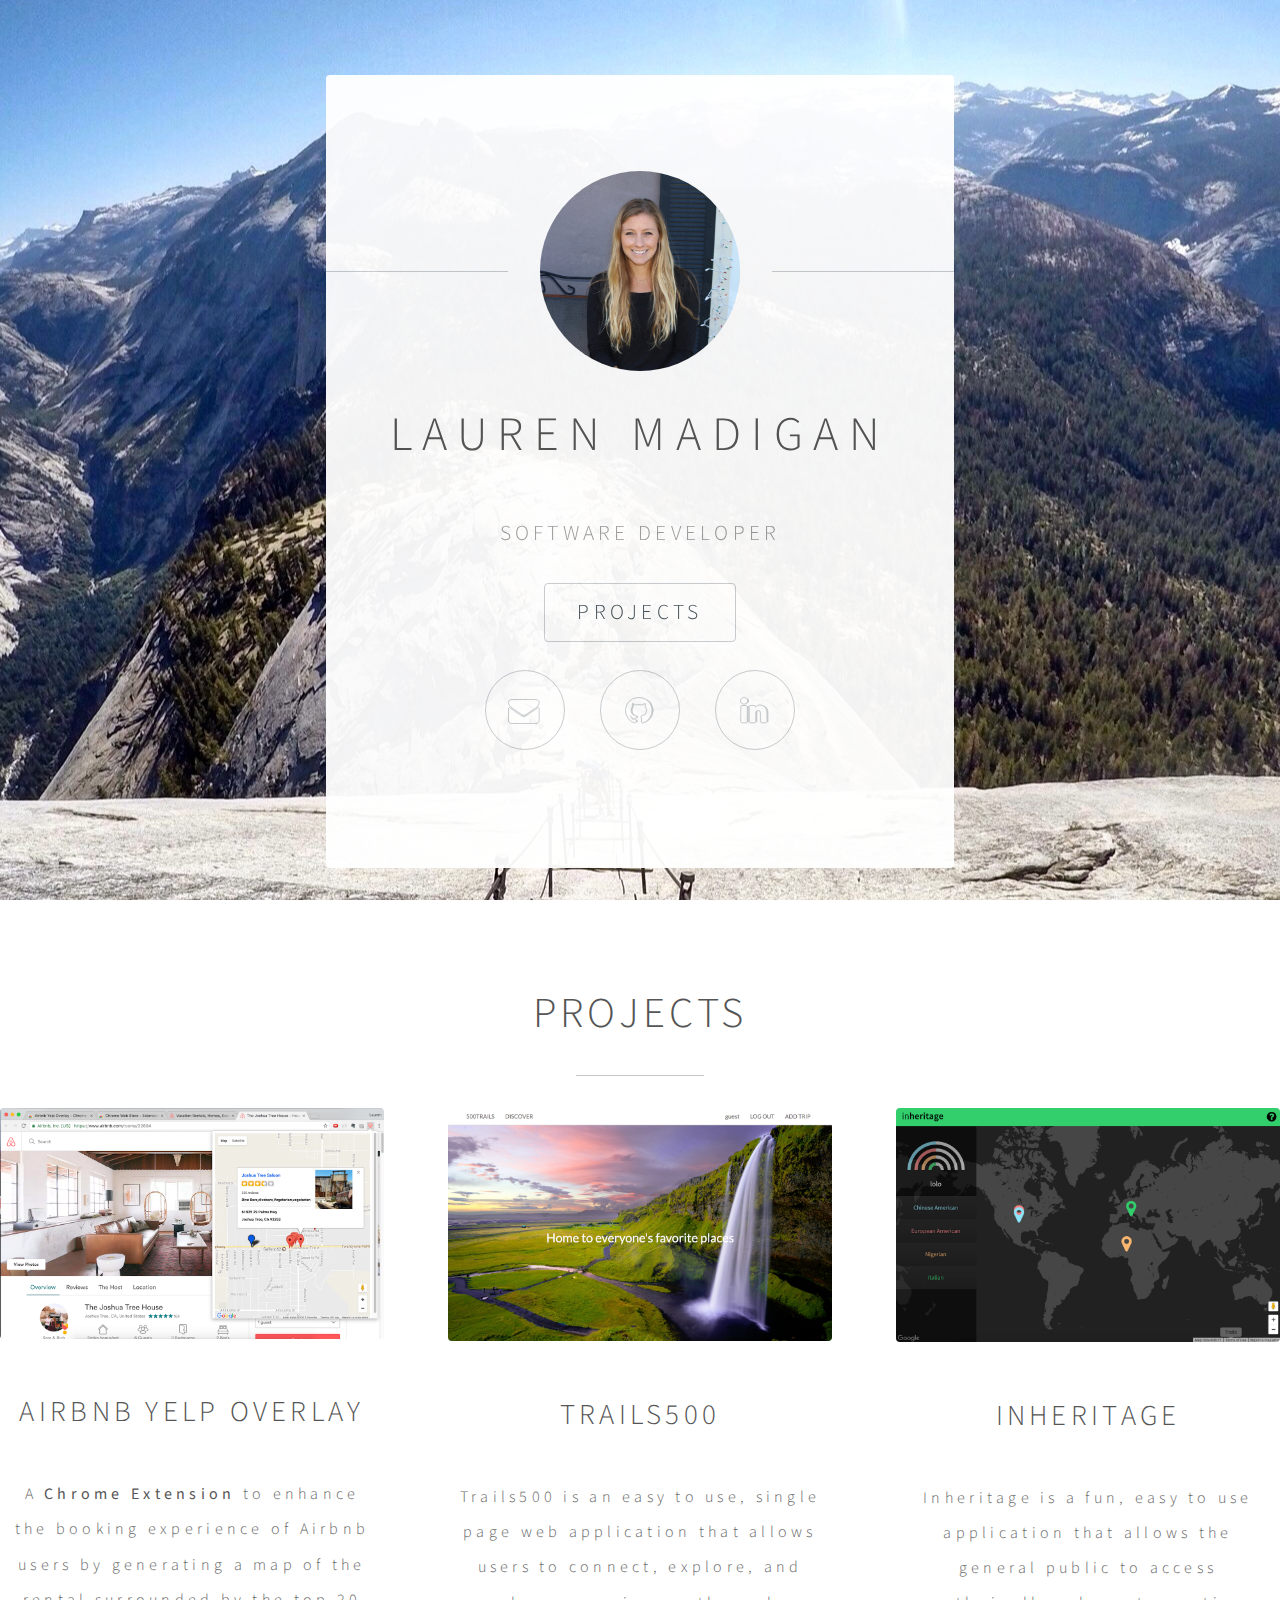
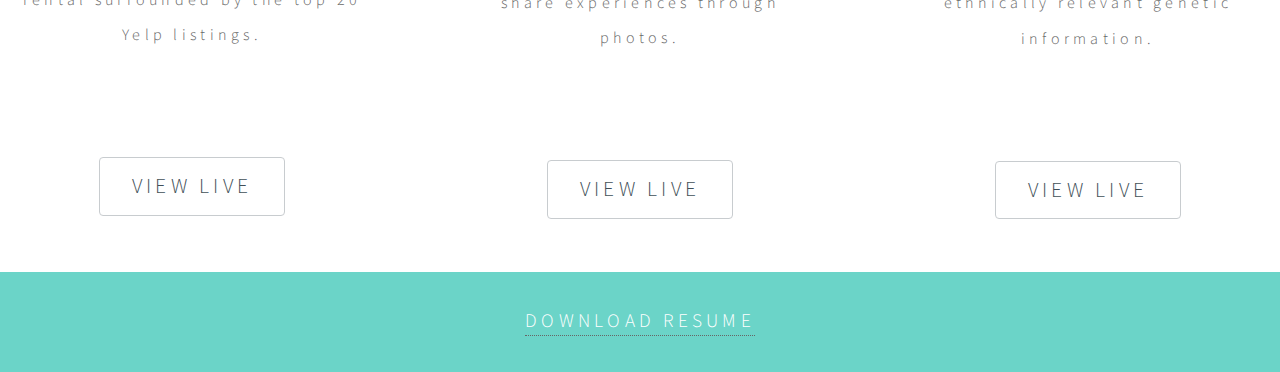
==== index.html @ 793aead6 "not open source" ====
<!DOCTYPE HTML>
<!--
	Identity by HTML5 UP
	html5up.net | @ajlkn
	Free for personal and commercial use under the CCA 3.0 license (html5up.net/license)
-->
<html>
	<head>
		<title>Lauren Madigan</title>
		<meta charset="utf-8" />
		<meta name="viewport" content="width=device-width, initial-scale=1" />
		<!-- <script src="http://ajax.googleapis.com/ajax/libs/jquery/1.9.1/jquery.min.js"></script> -->
		<script type="text/javascript" src="jquery-3.1.1.min.js"></script>
		<!--[if lte IE 8]><script src="assets/js/html5shiv.js"></script><![endif]-->
		<link rel="stylesheet" href="assets/css/main.css" />
		<!--[if lte IE 9]><link rel="stylesheet" href="assets/css/ie9.css" /><![endif]-->
		<!--[if lte IE 8]><link rel="stylesheet" href="assets/css/ie8.css" /><![endif]-->
		<noscript><link rel="stylesheet" href="assets/css/noscript.css" /></noscript>
	</head>
	<body class="is-loading">

		<!-- Wrapper -->
			<div id="wrapper">

				<!-- Main -->
					<section id="main">
						<header>
							<span class="avatar"><img height="200px" width="200px" src="images/lauren.jpg" alt="" /></span>
							<h1>Lauren Madigan</h1>
							<p>Software Developer</p>
						</header>

						<section>
							<ul class="actions">
								<li><div class="button" id="projects">Projects</div></li>
							</ul>
							<ul class="icons">
								<li><a href="mailto:laurenmadigan51@gmail.com" class="fa-envelope">Email</a></li>
								<li><a href="https://github.com/lmadigan" class="fa-github">Github</a></li>
								<li><a href="https://www.linkedin.com/in/laurenmadigan/" class="fa-linkedin">Linked In</a></li>
							</ul>
						</section>
					</section>

			</div>

			<section id="three" class="main style1 special">
				<div class="container">
					<header class="major">
						<h2>Projects</h2>
					</header>
					<div class="row 150%">
						<div class="4u 12u$(medium)">
							<span class="image fit"><img src="images/joshtree.png" alt="" /></span>
							<span class="writing">
								<div><h3>Airbnb Yelp Overlay</h3></div>
								<div id="p"><p>A <strong>Chrome Extension</strong> to enhance the booking experience of Airbnb users by generating
									a map of the rental surrounded by the top 20 Yelp listings.</p></div>
								<ul class="actions">
									<li><a href="https://lmadigan.github.io/airbnb-yelp-chrome/" class="button" id="button1">View Live</a></li>
								</ul>
							</span>
						</div>
						<div class="4u 12u$(medium)">
							<span class="image fit"><img src="images/500.png" alt="" /></span>
							<span class="writing">
								<div><h3>Trails500</h3></div>
								<div id="p"><p>Trails500 is an easy to use, single page web application that allows users to connect, explore,
									and share experiences through photos.</p></div>
								<ul class="actions">
									<li><a href="http://www.trails500.global/" class="button" id="button1">View Live</a></li>
								</ul>
						</span>
						</div>
						<div class="4u$ 12u$(medium)">
							<span class="image fit"><img src="images/inheritage_map.png" alt="" /></span>
							<span class="writing">
								<div><h3>Inheritage</h3></div>
								<div id="p"><p>Inheritage is a fun, easy to use application that allows the general public to access ethnically
									relevant genetic information. </p></div>
								<ul class="actions">
									<li><a href="http://inheritage.herokuapp.com/" class="button" id="button1">View Live</a></li>
								</ul>
							</span>
						</div>
					</div>
				</div>
			</section>

			<footer id="footer">
				<ul class="copyright">
					<a href="images/LaurenMadiganResume.pdf" download>
  					Download Resume
					</a>
				</ul>
			</footer>



		<!-- Scripts -->
			<!--[if lte IE 8]><script src="assets/js/respond.min.js"></script><![endif]-->
			<script>
				if ('addEventListener' in window) {
					window.addEventListener('load', function() { document.body.className = document.body.className.replace(/\bis-loading\b/, ''); });
					document.body.className += (navigator.userAgent.match(/(MSIE|rv:11\.0)/) ? ' is-ie' : '');
				}

				var el = document.getElementById("projects");
				el.addEventListener("click", scrollToThree);
				function scrollToThree() {
					console.log("hi");
					$('html, body').animate({
    				scrollTop: $("#three").offset().top
						}, 1000);
				}
			</script>

	</body>
</html>

<!-- <a href="#" class="fa-facebook">Facebook</a> -->
---- assets/css/main.css ----
@charset "UTF-8";
@import url(font-awesome.min.css);
@import url("https://fonts.googleapis.com/css?family=Source+Sans+Pro:300");

/*
	Identity by HTML5 UP
	html5up.net | @ajlkn
	Free for personal and commercial use under the CCA 3.0 license (html5up.net/license)
*/

/* Reset */

	html, body, div, span, applet, object, iframe, h1, h2, h3, h4, h5, h6, p, blockquote, pre, a, abbr, acronym, address, big, cite, code, del, dfn, em, img, ins, kbd, q, s, samp, small, strike, strong, sub, sup, tt, var, b, u, i, center, dl, dt, dd, ol, ul, li, fieldset, form, label, legend, table, caption, tbody, tfoot, thead, tr, th, td, article, aside, canvas, details, embed, figure, figcaption, footer, header, hgroup, menu, nav, output, ruby, section, summary, time, mark, audio, video {
		margin: 0;
		padding: 0;
		border: 0;
		font-size: 100%;
		font: inherit;
		vertical-align: baseline;
	}

	article, aside, details, figcaption, figure, footer, header, hgroup, menu, nav, section {
		display: block;
	}

	body {
		line-height: 1;
	}

	ol, ul {
		list-style: none;
	}

	blockquote, q {
		quotes: none;
	}

	blockquote:before, blockquote:after, q:before, q:after {
		content: '';
		content: none;
	}

	table {
		border-collapse: collapse;
		border-spacing: 0;
	}

	body {
		-webkit-text-size-adjust: none;
	}

/* Box Model */

	*, *:before {
		-moz-box-sizing: border-box;
		-webkit-box-sizing: border-box;
		box-sizing: border-box;
	}

/* Basic */

	@media screen and (max-width: 480px) {

		html, body {
			min-width: 320px;
		}

	}

	body.is-loading *, body.is-loading *:before, body.is-loading {
		-moz-animation: none !important;
		-webkit-animation: none !important;
		-ms-animation: none !important;
		animation: none !important;
		-moz-transition: none !important;
		-webkit-transition: none !important;
		-ms-transition: none !important;
		transition: none !important;
	}

	html {
		height: 100%;
	}

	body {
		height: 100%;
		background-color: #ffffff;

		background-repeat: repeat,			no-repeat,			no-repeat;
		background-size: 100px 100px, cover,				cover;
		background-position: top left,		center center,		bottom center;
		background-attachment: fixed,			fixed,				fixed;
	}


		body.is-loading:after {
			opacity: 1;
		}

/* Type */

	body, input, select, textarea {
		color: #414f57;
		font-family: "Source Sans Pro", Helvetica, sans-serif;
		font-size: 14pt;
		font-weight: 300;
		line-height: 2;
		letter-spacing: 0.2em;
		text-transform: uppercase;
	}

		@media screen and (max-width: 1680px) {

			body, input, select, textarea {
				font-size: 11pt;
			}

		}

		@media screen and (max-width: 480px) {

			body, input, select, textarea {
				font-size: 10pt;
				line-height: 1.75;
			}

		}

	a {
		-moz-transition: color 0.2s ease, border-color 0.2s ease;
		-webkit-transition: color 0.2s ease, border-color 0.2s ease;
		-ms-transition: color 0.2s ease, border-color 0.2s ease;
		transition: color 0.2s ease, border-color 0.2s ease;
		color: inherit;
		text-decoration: none;
	}

		a:before {
			-moz-transition: color 0.2s ease, text-shadow 0.2s ease;
			-webkit-transition: color 0.2s ease, text-shadow 0.2s ease;
			-ms-transition: color 0.2s ease, text-shadow 0.2s ease;
			transition: color 0.2s ease, text-shadow 0.2s ease;
		}

		a:hover {
			color: #ff7496;
		}

	strong, b {
		color: #313f47;
	}

	em, i {
		font-style: italic;
	}

	p {
		margin: 0 0 1.5em 0;
	}

	h1, h2, h3, h4, h5, h6 {
		color: #313f47;
		line-height: 1.5;
		margin: 0 0 0.75em 0;
	}

		h1 a, h2 a, h3 a, h4 a, h5 a, h6 a {
			color: inherit;
			text-decoration: none;
		}

	h1 {
		font-size: 1.85em;
		letter-spacing: 0.22em;
		margin: 0 0 0.525em 0;
	}

	h2 {
		font-size: 1.25em;
	}

	h3 {
		font-size: 1em;
	}

	h4 {
		font-size: 1em;
	}

	h5 {
		font-size: 1em;
	}

	h6 {
		font-size: 1em;
	}

	@media screen and (max-width: 480px) {

		h1 {
			font-size: 1.65em;
		}

	}

	sub {
		font-size: 0.8em;
		position: relative;
		top: 0.5em;
	}

	sup {
		font-size: 0.8em;
		position: relative;
		top: -0.5em;
	}

	hr {
		border: 0;
		border-bottom: solid 1px #c8cccf;
		margin: 3em 0;
	}

/* Form */

	form {
		margin: 0 0 1.5em 0;
	}

		form > .field {
			margin: 0 0 1.5em 0;
		}

			form > .field > :last-child {
				margin-bottom: 0;
			}

	label {
		color: #313f47;
		display: block;
		font-size: 0.9em;
		margin: 0 0 0.75em 0;
	}

	input[type="text"],
	input[type="password"],
	input[type="email"],
	input[type="tel"],
	select,
	textarea {
		-moz-appearance: none;
		-webkit-appearance: none;
		-ms-appearance: none;
		appearance: none;
		border-radius: 4px;
		border: solid 1px #c8cccf;
		color: inherit;
		display: block;
		outline: 0;
		padding: 0 1em;
		text-decoration: none;
		width: 100%;
	}

		input[type="text"]:invalid,
		input[type="password"]:invalid,
		input[type="email"]:invalid,
		input[type="tel"]:invalid,
		select:invalid,
		textarea:invalid {
			box-shadow: none;
		}

		input[type="text"]:focus,
		input[type="password"]:focus,
		input[type="email"]:focus,
		input[type="tel"]:focus,
		select:focus,
		textarea:focus {
			border-color: #ff7496;
		}

	.select-wrapper {
		text-decoration: none;
		display: block;
		position: relative;
	}

		.select-wrapper:before {
			content: "";
			-moz-osx-font-smoothing: grayscale;
			-webkit-font-smoothing: antialiased;
			font-family: FontAwesome;
			font-style: normal;
			font-weight: normal;
			text-transform: none !important;
		}

		.select-wrapper:before {
			color: #c8cccf;
			display: block;
			height: 2.75em;
			line-height: 2.75em;
			pointer-events: none;
			position: absolute;
			right: 0;
			text-align: center;
			top: 0;
			width: 2.75em;
		}

		.select-wrapper select::-ms-expand {
			display: none;
		}

	input[type="text"],
	input[type="password"],
	input[type="email"],
	select {
		height: 2.75em;
	}

	textarea {
		padding: 0.75em 1em;
	}

	input[type="checkbox"],
	input[type="radio"] {
		-moz-appearance: none;
		-webkit-appearance: none;
		-ms-appearance: none;
		appearance: none;
		display: block;
		float: left;
		margin-right: -2em;
		opacity: 0;
		width: 1em;
		z-index: -1;
	}

		input[type="checkbox"] + label,
		input[type="radio"] + label {
			text-decoration: none;
			color: #414f57;
			cursor: pointer;
			display: inline-block;
			font-size: 1em;
			font-weight: 300;
			padding-left: 2.4em;
			padding-right: 0.75em;
			position: relative;
		}

			input[type="checkbox"] + label:before,
			input[type="radio"] + label:before {
				-moz-osx-font-smoothing: grayscale;
				-webkit-font-smoothing: antialiased;
				font-family: FontAwesome;
				font-style: normal;
				font-weight: normal;
				text-transform: none !important;
			}

			input[type="checkbox"] + label:before,
			input[type="radio"] + label:before {
				border-radius: 4px;
				border: solid 1px #c8cccf;
				content: '';
				display: inline-block;
				height: 1.65em;
				left: 0;
				line-height: 1.58125em;
				position: absolute;
				text-align: center;
				top: 0.15em;
				width: 1.65em;
			}

		input[type="checkbox"]:checked + label:before,
		input[type="radio"]:checked + label:before {
			color: #ff7496;
			content: '\f00c';
		}

		input[type="checkbox"]:focus + label:before,
		input[type="radio"]:focus + label:before {
			border-color: #ff7496;
		}

	input[type="checkbox"] + label:before {
		border-radius: 4px;
	}

	input[type="radio"] + label:before {
		border-radius: 100%;
	}

	::-webkit-input-placeholder {
		color: #616f77 !important;
		opacity: 1.0;
	}

	:-moz-placeholder {
		color: #616f77 !important;
		opacity: 1.0;
	}

	::-moz-placeholder {
		color: #616f77 !important;
		opacity: 1.0;
	}

	:-ms-input-placeholder {
		color: #616f77 !important;
		opacity: 1.0;
	}

	.formerize-placeholder {
		color: #616f77 !important;
		opacity: 1.0;
	}

/* Icon */

	.icon {
		text-decoration: none;
		position: relative;
		border-bottom: none;
	}

		.icon:before {
			-moz-osx-font-smoothing: grayscale;
			-webkit-font-smoothing: antialiased;
			font-family: FontAwesome;
			font-style: normal;
			font-weight: normal;
			text-transform: none !important;
		}

		.icon > .label {
			display: none;
		}

/* List */

	ol {
		list-style: decimal;
		margin: 0 0 1.5em 0;
		padding-left: 1.25em;
	}

		ol li {
			padding-left: 0.25em;
		}

	ul {
		list-style: disc;
		margin: 0 0 1.5em 0;
		padding-left: 1em;
	}

		ul li {
			padding-left: 0.5em;
		}

		ul.alt {
			list-style: none;
			padding-left: 0;
		}

			ul.alt li {
				border-top: solid 1px #c8cccf;
				padding: 0.5em 0;
			}

				ul.alt li:first-child {
					border-top: 0;
					padding-top: 0;
				}

		ul.icons {
			cursor: default;
			list-style: none;
			padding-left: 0;
			margin-top: -0.675em;
		}

			ul.icons li {
				display: inline-block;
				padding: 0.675em 0.5em;
			}

				ul.icons li a {
					text-decoration: none;
					position: relative;
					display: block;
					width: 3.75em;
					height: 3.75em;
					border-radius: 100%;
					border: solid 1px #c8cccf;
					line-height: 3.75em;
					overflow: hidden;
					text-align: center;
					text-indent: 3.75em;
					white-space: nowrap;
				}

					ul.icons li a:before {
						-moz-osx-font-smoothing: grayscale;
						-webkit-font-smoothing: antialiased;
						font-family: FontAwesome;
						font-style: normal;
						font-weight: normal;
						text-transform: none !important;
					}

					ul.icons li a:before {
						color: #ffffff;
						text-shadow: 1.25px 0px 0px #c8cccf, -1.25px 0px 0px #c8cccf, 0px 1.25px 0px #c8cccf, 0px -1.25px 0px #c8cccf;
					}

					ul.icons li a:hover:before {
						text-shadow: 1.25px 0px 0px #ff7496, -1.25px 0px 0px #ff7496, 0px 1.25px 0px #ff7496, 0px -1.25px 0px #ff7496;
					}

					ul.icons li a:before {
						position: absolute;
						top: 0;
						left: 0;
						width: inherit;
						height: inherit;
						font-size: 1.85rem;
						line-height: inherit;
						text-align: center;
						text-indent: 0;
					}

					ul.icons li a:hover {
						border-color: #ff7496;
					}

			@media screen and (max-width: 480px) {

				ul.icons li a:before {
					font-size: 1.5rem;
				}

			}

		ul.actions {
			cursor: default;
			list-style: none;
			padding-left: 0;
		}

			ul.actions li {
				display: inline-block;
				padding: 0 0.75em 0 0;
				vertical-align: middle;
			}

				ul.actions li:last-child {
					padding-right: 0;
				}

	dl {
		margin: 0 0 1.5em 0;
	}

		dl dt {
			display: block;
			margin: 0 0 0.75em 0;
		}

		dl dd {
			margin-left: 1.5em;
		}

/* Button */

	input[type="submit"],
	input[type="reset"],
	input[type="button"],
	button,
	.button {
		-moz-appearance: none;
		-webkit-appearance: none;
		-ms-appearance: none;
		appearance: none;
		-moz-transition: background-color 0.2s ease-in-out, border-color 0.2s ease-in-out, color 0.2s ease-in-out;
		-webkit-transition: background-color 0.2s ease-in-out, border-color 0.2s ease-in-out, color 0.2s ease-in-out;
		-ms-transition: background-color 0.2s ease-in-out, border-color 0.2s ease-in-out, color 0.2s ease-in-out;
		transition: background-color 0.2s ease-in-out, border-color 0.2s ease-in-out, color 0.2s ease-in-out;
		display: inline-block;
		height: 2.75em;
		line-height: 2.75em;
		padding: 0 1.5em;
		background-color: transparent;
		border-radius: 4px;
		border: solid 1px #c8cccf;
		color: #414f57 !important;
		cursor: pointer;
		text-align: center;
		text-decoration: none;
		white-space: nowrap;
	}

		input[type="submit"]:hover,
		input[type="reset"]:hover,
		input[type="button"]:hover,
		button:hover,
		.button:hover {
			border-color: #ff7496;
			color: #ff7496 !important;
		}

		input[type="submit"].icon,
		input[type="reset"].icon,
		input[type="button"].icon,
		button.icon,
		.button.icon {
			padding-left: 1.35em;
		}

			input[type="submit"].icon:before,
			input[type="reset"].icon:before,
			input[type="button"].icon:before,
			button.icon:before,
			.button.icon:before {
				margin-right: 0.5em;
			}

		input[type="submit"].fit,
		input[type="reset"].fit,
		input[type="button"].fit,
		button.fit,
		.button.fit {
			display: block;
			width: 100%;
			margin: 0 0 0.75em 0;
		}

		input[type="submit"].small,
		input[type="reset"].small,
		input[type="button"].small,
		button.small,
		.button.small {
			font-size: 0.8em;
		}

		input[type="submit"].big,
		input[type="reset"].big,
		input[type="button"].big,
		button.big,
		.button.big {
			font-size: 1.35em;
		}

		input[type="submit"].disabled, input[type="submit"]:disabled,
		input[type="reset"].disabled,
		input[type="reset"]:disabled,
		input[type="button"].disabled,
		input[type="button"]:disabled,
		button.disabled,
		button:disabled,
		.button.disabled,
		.button:disabled {
			-moz-pointer-events: none;
			-webkit-pointer-events: none;
			-ms-pointer-events: none;
			pointer-events: none;
			opacity: 0.5;
		}

/* Main */

	#main {
		position: relative;
		max-width: 100%;
		min-width: 27em;
		padding: 4.5em 3em 3em 3em ;
		background: #ffffff;
		border-radius: 4px;
		cursor: default;
		opacity: 0.95;
		text-align: center;
		-moz-transform-origin: 50% 50%;
		-webkit-transform-origin: 50% 50%;
		-ms-transform-origin: 50% 50%;
		transform-origin: 50% 50%;
		-moz-transform: rotateX(0deg);
		-webkit-transform: rotateX(0deg);
		-ms-transform: rotateX(0deg);
		transform: rotateX(0deg);
		-moz-transition: opacity 1s ease, -moz-transform 1s ease;
		-webkit-transition: opacity 1s ease, -webkit-transform 1s ease;
		-ms-transition: opacity 1s ease, -ms-transform 1s ease;
		transition: opacity 1s ease, transform 1s ease;
	}

		#main .avatar {
			position: relative;
			display: block;
			margin-bottom: 1.5em;
		}

			#main .avatar img {
				display: block;
				margin: 0 auto;
				border-radius: 100%;
				box-shadow: 0 0 0 1.5em #ffffff;
			}

			#main .avatar:before {
				content: '';
				display: block;
				position: absolute;
				top: 50%;
				left: -3em;
				width: calc(100% + 6em);
				height: 1px;
				z-index: -1;
				background: #c8cccf;
			}

		@media screen and (max-width: 480px) {

			#main {
				min-width: 0;
				width: 100%;
				padding: 4em 2em 2.5em 2em ;
			}

				#main .avatar:before {
					left: -2em;
					width: calc(100% + 4em);
				}

		}

		body.is-loading #main {
			opacity: 0;
			-moz-transform: rotateX(15deg);
			-webkit-transform: rotateX(15deg);
			-ms-transform: rotateX(15deg);
			transform: rotateX(15deg);
		}

/* Footer */

	#footer {
		-moz-align-self: -moz-flex-end;
		-webkit-align-self: -webkit-flex-end;
		-ms-align-self: -ms-flex-end;
		align-self: flex-end;
		width: 100%;
		padding: 1.5em 0 0 0;
		background-color: #6bd4c8;
		color: white;
		cursor: default;
		text-align: center;
		height: 100px;
	}

		#footer .copyright {
			margin: 0;
			padding: 0;
			font-size: 0.9em;
			list-style: none;
		}

			#footer .copyright li {
				display: inline-block;
				margin: 0 0 0 0.45em;
				padding: 0 0 0 0.85em;
				border-left: solid 1px rgba(255, 255, 255, 0.5);
				line-height: 1;
			}

				#footer .copyright li:first-child {
					border-left: 0;
				}

/* Wrapper */

	#wrapper {
		display: -moz-flex;
		display: -webkit-flex;
		display: -ms-flex;
		display: flex;
		-moz-align-items: center;
		-webkit-align-items: center;
		-ms-align-items: center;
		align-items: center;
		-moz-justify-content: space-between;
		-webkit-justify-content: space-between;
		-ms-justify-content: space-between;
		justify-content: space-between;
		-moz-flex-direction: column;
		-webkit-flex-direction: column;
		-ms-flex-direction: column;
		flex-direction: column;
		-moz-perspective: 1000px;
		-webkit-perspective: 1000px;
		-ms-perspective: 1000px;
		perspective: 1000px;
		position: relative;
		min-height: 100%;
		padding: 1.5em;
		z-index: 2;
	}

		#wrapper > * {
			z-index: 1;
		}

		#wrapper:before {
			content: '';
			display: block;
		}

		@media screen and (max-width: 360px) {

			#wrapper {
				padding: 0.75em;
			}

		}

		body.is-ie #wrapper {
			height: 100%;
		}

		#wrapper{
			background-image: url("images/halfdome.jpg");
			background-repeat: no-repeat;
	 	background-position: center;

		}

		hr.major {
			margin: 3em 0;
		}

		* Posts */

			/*.posts {
				display: -moz-flex;
				display: -webkit-flex;
				display: -ms-flex;
				display: flex;
				-moz-flex-wrap: wrap;
				-webkit-flex-wrap: wrap;
				-ms-flex-wrap: wrap;
				flex-wrap: wrap;
				margin: 0 0 2em -6em;
				width: calc(100% + 6em);
			}*/



				header.major > :last-child {
					border-bottom: solid 3px #f56a6a;
					display: inline-block;
					margin: 0 0 2em 0;
					padding: 0 0.75em 0.5em 0;
				}

				#major-wrapper{
					background: #f3f6fa;
					display: flex;
					justify-content: center;
					flex-direction: column;
				}

				.posts{
					justify-content: center;
					display: flex;
					flex-direction: column;
				}

	.project {
		display: flex;
		flex-direction: row;
	}

.project a {
	width: 40%;
	/*overflow: hidden;*/

}

.main {
		padding: 4em 0 0 0 ;
	}

		.main.style1 {
			background: #fff;
		}


		.container {
				margin-left: auto;
				margin-right: auto;
			}

			.container.\31 25\25 {
				width: 100%;
				max-width: 75em;
				min-width: 60em;
			}

			.container.\37 5\25 {
				width: 45em;
			}

			.container.\35 0\25 {
				width: 30em;
			}

			.container.\32 5\25 {
				width: 15em;
			}

			.container {
				width: 60em;
			}

			@media screen and (max-width: 1680px) {

				.container.\31 25\25 {
					width: 100%;
					max-width: 75em;
					min-width: 60em;
				}

				.container.\37 5\25 {
					width: 45em;
				}

				.container.\35 0\25 {
					width: 30em;
				}

				.container.\32 5\25 {
					width: 15em;
				}

				.container {
					width: 60em;
				}

			}

			@media screen and (max-width: 1140px) {

				.container.\31 25\25 {
					width: 100%;
					max-width: 112.5%;
					min-width: 90%;
				}

				.container.\37 5\25 {
					width: 67.5%;
				}

				.container.\35 0\25 {
					width: 45%;
				}

				.container.\32 5\25 {
					width: 22.5%;
				}

				.container {
					width: 90%;
				}

			}

			@media screen and (max-width: 980px) {

				.container.\31 25\25 {
					width: 100%;
					max-width: 125%;
					min-width: 100%;
				}

				.container.\37 5\25 {
					width: 75%;
				}

				.container.\35 0\25 {
					width: 50%;
				}

				.container.\32 5\25 {
					width: 25%;
				}

				.container {
					width: 100% !important;
				}

			}

			@media screen and (max-width: 736px) {

				.container.\31 25\25 {
					width: 100%;
					max-width: 125%;
					min-width: 100%;
				}

				.container.\37 5\25 {
					width: 75%;
				}

				.container.\35 0\25 {
					width: 50%;
				}

				.container.\32 5\25 {
					width: 25%;
				}

				.container {
					width: 100% !important;
				}

			}

			@media screen and (max-width: 480px) {

				.container.\31 25\25 {
					width: 100%;
					max-width: 125%;
					min-width: 100%;
				}

				.container.\37 5\25 {
					width: 75%;
				}

				.container.\35 0\25 {
					width: 50%;
				}

				.container.\32 5\25 {
					width: 25%;
				}

				.container {
					width: 100% !important;
				}

			}

			@media screen and (max-width: 320px) {

				.container.\31 25\25 {
					width: 100%;
					max-width: 125%;
					min-width: 100%;
				}

				.container.\37 5\25 {
					width: 75%;
				}

				.container.\35 0\25 {
					width: 50%;
				}

				.container.\32 5\25 {
					width: 25%;
				}

				.container {
					width: 100% !important;
				}

			}

			.row {
		border-bottom: solid 1px transparent;
		-moz-box-sizing: border-box;
		-webkit-box-sizing: border-box;
		box-sizing: border-box;
	}

	.row > * {
		float: left;
		-moz-box-sizing: border-box;
		-webkit-box-sizing: border-box;
		box-sizing: border-box;
	}

	.row:after, .row:before {
		content: '';
		display: block;
		clear: both;
		height: 0;
	}

	.row.uniform > * > :first-child {
		margin-top: 0;
	}

	.row.uniform > * > :last-child {
		margin-bottom: 0;
	}

	.row.\30 \25 > * {
		padding: 0 0 0 0em;
	}

	.row.\30 \25 {
		margin: 0 0 -1px 0em;
	}

	.row.uniform.\30 \25 > * {
		padding: 0em 0 0 0em;
	}

	.row.uniform.\30 \25 {
		margin: 0em 0 -1px 0em;
	}

	.row > * {
		padding: 0 0 0 2em;
	}

	.row {
		margin: 0 0 -1px -2em;
	}

	.row.uniform > * {
		padding: 2em 0 0 2em;
	}

	.row.uniform {
		margin: -2em 0 -1px -2em;
	}

	.row.\32 00\25 > * {
		padding: 0 0 0 4em;
	}

	.row.\32 00\25 {
		margin: 0 0 -1px -4em;
	}

	.row.uniform.\32 00\25 > * {
		padding: 4em 0 0 4em;
	}

	.row.uniform.\32 00\25 {
		margin: -4em 0 -1px -4em;
	}

	.row.\31 50\25 > * {
		padding: 0 0 0 3em;
	}

	.row.\31 50\25 {
		margin: 0 0 -1px -3em;
	}

	.row.uniform.\31 50\25 > * {
		padding: 3em 0 0 3em;
	}

	.row.uniform.\31 50\25 {
		margin: -3em 0 -1px -3em;
	}

	.row.\35 0\25 > * {
		padding: 0 0 0 1em;
	}

	.row.\35 0\25 {
		margin: 0 0 -1px -1em;
	}

	.row.uniform.\35 0\25 > * {
		padding: 1em 0 0 1em;
	}

	.row.uniform.\35 0\25 {
		margin: -1em 0 -1px -1em;
	}

	.row.\32 5\25 > * {
		padding: 0 0 0 0.5em;
	}

	.row.\32 5\25 {
		margin: 0 0 -1px -0.5em;
	}

	.row.uniform.\32 5\25 > * {
		padding: 0.5em 0 0 0.5em;
	}

	.row.uniform.\32 5\25 {
		margin: -0.5em 0 -1px -0.5em;
	}

	.\31 2u, .\31 2u\24 {
		width: 100%;
		clear: none;
		margin-left: 0;
	}

	.\31 1u, .\31 1u\24 {
		width: 91.6666666667%;
		clear: none;
		margin-left: 0;
	}

	.\31 0u, .\31 0u\24 {
		width: 83.3333333333%;
		clear: none;
		margin-left: 0;
	}

	.\39 u, .\39 u\24 {
		width: 75%;
		clear: none;
		margin-left: 0;
	}

	.\38 u, .\38 u\24 {
		width: 66.6666666667%;
		clear: none;
		margin-left: 0;
	}

	.\37 u, .\37 u\24 {
		width: 58.3333333333%;
		clear: none;
		margin-left: 0;
	}

	.\36 u, .\36 u\24 {
		width: 50%;
		clear: none;
		margin-left: 0;
	}

	.\35 u, .\35 u\24 {
		width: 41.6666666667%;
		clear: none;
		margin-left: 0;
	}

	.\34 u, .\34 u\24 {
		width: 33.3333333333%;
		clear: none;
		margin-left: 0;
	}

	.\33 u, .\33 u\24 {
		width: 25%;
		clear: none;
		margin-left: 0;
	}

	.\32 u, .\32 u\24 {
		width: 16.6666666667%;
		clear: none;
		margin-left: 0;
	}

	.\31 u, .\31 u\24 {
		width: 8.3333333333%;
		clear: none;
		margin-left: 0;
	}

	.\31 2u\24 + *,
	.\31 1u\24 + *,
	.\31 0u\24 + *,
	.\39 u\24 + *,
	.\38 u\24 + *,
	.\37 u\24 + *,
	.\36 u\24 + *,
	.\35 u\24 + *,
	.\34 u\24 + *,
	.\33 u\24 + *,
	.\32 u\24 + *,
	.\31 u\24 + * {
		clear: left;
	}

	.\-11u {
		margin-left: 91.66667%;
	}

	.\-10u {
		margin-left: 83.33333%;
	}

	.\-9u {
		margin-left: 75%;
	}

	.\-8u {
		margin-left: 66.66667%;
	}

	.\-7u {
		margin-left: 58.33333%;
	}

	.\-6u {
		margin-left: 50%;
	}

	.\-5u {
		margin-left: 41.66667%;
	}

	.\-4u {
		margin-left: 33.33333%;
	}

	.\-3u {
		margin-left: 25%;
	}

	.\-2u {
		margin-left: 16.66667%;
	}

	.\-1u {
		margin-left: 8.33333%;
	}

	@media screen and (max-width: 1680px) {

		.row > * {
			padding: 0 0 0 2em;
		}

		.row {
			margin: 0 0 -1px -2em;
		}

		.row.uniform > * {
			padding: 2em 0 0 2em;
		}

		.row.uniform {
			margin: -2em 0 -1px -2em;
		}

		.row.\32 00\25 > * {
			padding: 0 0 0 4em;
		}

		.row.\32 00\25 {
			margin: 0 0 -1px -4em;
		}

		.row.uniform.\32 00\25 > * {
			padding: 4em 0 0 4em;
		}

		.row.uniform.\32 00\25 {
			margin: -4em 0 -1px -4em;
		}

		.row.\31 50\25 > * {
			padding: 0 0 0 3em;
		}

		.row.\31 50\25 {
			margin: 0 0 -1px -3em;
		}

		.row.uniform.\31 50\25 > * {
			padding: 3em 0 0 3em;
		}

		.row.uniform.\31 50\25 {
			margin: -3em 0 -1px -3em;
		}

		.row.\35 0\25 > * {
			padding: 0 0 0 1em;
		}

		.row.\35 0\25 {
			margin: 0 0 -1px -1em;
		}

		.row.uniform.\35 0\25 > * {
			padding: 1em 0 0 1em;
		}

		.row.uniform.\35 0\25 {
			margin: -1em 0 -1px -1em;
		}

		.row.\32 5\25 > * {
			padding: 0 0 0 0.5em;
		}

		.row.\32 5\25 {
			margin: 0 0 -1px -0.5em;
		}

		.row.uniform.\32 5\25 > * {
			padding: 0.5em 0 0 0.5em;
		}

		.row.uniform.\32 5\25 {
			margin: -0.5em 0 -1px -0.5em;
		}

		.\31 2u\28xlarge\29, .\31 2u\24\28xlarge\29 {
			width: 100%;
			clear: none;
			margin-left: 0;
		}

		.\31 1u\28xlarge\29, .\31 1u\24\28xlarge\29 {
			width: 91.6666666667%;
			clear: none;
			margin-left: 0;
		}

		.\31 0u\28xlarge\29, .\31 0u\24\28xlarge\29 {
			width: 83.3333333333%;
			clear: none;
			margin-left: 0;
		}

		.\39 u\28xlarge\29, .\39 u\24\28xlarge\29 {
			width: 75%;
			clear: none;
			margin-left: 0;
		}

		.\38 u\28xlarge\29, .\38 u\24\28xlarge\29 {
			width: 66.6666666667%;
			clear: none;
			margin-left: 0;
		}

		.\37 u\28xlarge\29, .\37 u\24\28xlarge\29 {
			width: 58.3333333333%;
			clear: none;
			margin-left: 0;
		}

		.\36 u\28xlarge\29, .\36 u\24\28xlarge\29 {
			width: 50%;
			clear: none;
			margin-left: 0;
		}

		.\35 u\28xlarge\29, .\35 u\24\28xlarge\29 {
			width: 41.6666666667%;
			clear: none;
			margin-left: 0;
		}

		.\34 u\28xlarge\29, .\34 u\24\28xlarge\29 {
			width: 33.3333333333%;
			clear: none;
			margin-left: 0;
		}

		.\33 u\28xlarge\29, .\33 u\24\28xlarge\29 {
			width: 25%;
			clear: none;
			margin-left: 0;
		}

		.\32 u\28xlarge\29, .\32 u\24\28xlarge\29 {
			width: 16.6666666667%;
			clear: none;
			margin-left: 0;
		}

		.\31 u\28xlarge\29, .\31 u\24\28xlarge\29 {
			width: 8.3333333333%;
			clear: none;
			margin-left: 0;
		}

		.\31 2u\24\28xlarge\29 + *,
		.\31 1u\24\28xlarge\29 + *,
		.\31 0u\24\28xlarge\29 + *,
		.\39 u\24\28xlarge\29 + *,
		.\38 u\24\28xlarge\29 + *,
		.\37 u\24\28xlarge\29 + *,
		.\36 u\24\28xlarge\29 + *,
		.\35 u\24\28xlarge\29 + *,
		.\34 u\24\28xlarge\29 + *,
		.\33 u\24\28xlarge\29 + *,
		.\32 u\24\28xlarge\29 + *,
		.\31 u\24\28xlarge\29 + * {
			clear: left;
		}

		.\-11u\28xlarge\29 {
			margin-left: 91.66667%;
		}

		.\-10u\28xlarge\29 {
			margin-left: 83.33333%;
		}

		.\-9u\28xlarge\29 {
			margin-left: 75%;
		}

		.\-8u\28xlarge\29 {
			margin-left: 66.66667%;
		}

		.\-7u\28xlarge\29 {
			margin-left: 58.33333%;
		}

		.\-6u\28xlarge\29 {
			margin-left: 50%;
		}

		.\-5u\28xlarge\29 {
			margin-left: 41.66667%;
		}

		.\-4u\28xlarge\29 {
			margin-left: 33.33333%;
		}

		.\-3u\28xlarge\29 {
			margin-left: 25%;
		}

		.\-2u\28xlarge\29 {
			margin-left: 16.66667%;
		}

		.\-1u\28xlarge\29 {
			margin-left: 8.33333%;
		}

	}

	@media screen and (max-width: 1140px) {

		.row > * {
			padding: 0 0 0 1.5em;
		}

		.row {
			margin: 0 0 -1px -1.5em;
		}

		.row.uniform > * {
			padding: 1.5em 0 0 1.5em;
		}

		.row.uniform {
			margin: -1.5em 0 -1px -1.5em;
		}

		.row.\32 00\25 > * {
			padding: 0 0 0 3em;
		}

		.row.\32 00\25 {
			margin: 0 0 -1px -3em;
		}

		.row.uniform.\32 00\25 > * {
			padding: 3em 0 0 3em;
		}

		.row.uniform.\32 00\25 {
			margin: -3em 0 -1px -3em;
		}

		.row.\31 50\25 > * {
			padding: 0 0 0 2.25em;
		}

		.row.\31 50\25 {
			margin: 0 0 -1px -2.25em;
		}

		.row.uniform.\31 50\25 > * {
			padding: 2.25em 0 0 2.25em;
		}

		.row.uniform.\31 50\25 {
			margin: -2.25em 0 -1px -2.25em;
		}

		.row.\35 0\25 > * {
			padding: 0 0 0 0.75em;
		}

		.row.\35 0\25 {
			margin: 0 0 -1px -0.75em;
		}

		.row.uniform.\35 0\25 > * {
			padding: 0.75em 0 0 0.75em;
		}

		.row.uniform.\35 0\25 {
			margin: -0.75em 0 -1px -0.75em;
		}

		.row.\32 5\25 > * {
			padding: 0 0 0 0.375em;
		}

		.row.\32 5\25 {
			margin: 0 0 -1px -0.375em;
		}

		.row.uniform.\32 5\25 > * {
			padding: 0.375em 0 0 0.375em;
		}

		.row.uniform.\32 5\25 {
			margin: -0.375em 0 -1px -0.375em;
		}

		.\31 2u\28large\29, .\31 2u\24\28large\29 {
			width: 100%;
			clear: none;
			margin-left: 0;
		}

		.\31 1u\28large\29, .\31 1u\24\28large\29 {
			width: 91.6666666667%;
			clear: none;
			margin-left: 0;
		}

		.\31 0u\28large\29, .\31 0u\24\28large\29 {
			width: 83.3333333333%;
			clear: none;
			margin-left: 0;
		}

		.\39 u\28large\29, .\39 u\24\28large\29 {
			width: 75%;
			clear: none;
			margin-left: 0;
		}

		.\38 u\28large\29, .\38 u\24\28large\29 {
			width: 66.6666666667%;
			clear: none;
			margin-left: 0;
		}

		.\37 u\28large\29, .\37 u\24\28large\29 {
			width: 58.3333333333%;
			clear: none;
			margin-left: 0;
		}

		.\36 u\28large\29, .\36 u\24\28large\29 {
			width: 50%;
			clear: none;
			margin-left: 0;
		}

		.\35 u\28large\29, .\35 u\24\28large\29 {
			width: 41.6666666667%;
			clear: none;
			margin-left: 0;
		}

		.\34 u\28large\29, .\34 u\24\28large\29 {
			width: 33.3333333333%;
			clear: none;
			margin-left: 0;
		}

		.\33 u\28large\29, .\33 u\24\28large\29 {
			width: 25%;
			clear: none;
			margin-left: 0;
		}

		.\32 u\28large\29, .\32 u\24\28large\29 {
			width: 16.6666666667%;
			clear: none;
			margin-left: 0;
		}

		.\31 u\28large\29, .\31 u\24\28large\29 {
			width: 8.3333333333%;
			clear: none;
			margin-left: 0;
		}

		.\31 2u\24\28large\29 + *,
		.\31 1u\24\28large\29 + *,
		.\31 0u\24\28large\29 + *,
		.\39 u\24\28large\29 + *,
		.\38 u\24\28large\29 + *,
		.\37 u\24\28large\29 + *,
		.\36 u\24\28large\29 + *,
		.\35 u\24\28large\29 + *,
		.\34 u\24\28large\29 + *,
		.\33 u\24\28large\29 + *,
		.\32 u\24\28large\29 + *,
		.\31 u\24\28large\29 + * {
			clear: left;
		}

		.\-11u\28large\29 {
			margin-left: 91.66667%;
		}

		.\-10u\28large\29 {
			margin-left: 83.33333%;
		}

		.\-9u\28large\29 {
			margin-left: 75%;
		}

		.\-8u\28large\29 {
			margin-left: 66.66667%;
		}

		.\-7u\28large\29 {
			margin-left: 58.33333%;
		}

		.\-6u\28large\29 {
			margin-left: 50%;
		}

		.\-5u\28large\29 {
			margin-left: 41.66667%;
		}

		.\-4u\28large\29 {
			margin-left: 33.33333%;
		}

		.\-3u\28large\29 {
			margin-left: 25%;
		}

		.\-2u\28large\29 {
			margin-left: 16.66667%;
		}

		.\-1u\28large\29 {
			margin-left: 8.33333%;
		}

	}

	@media screen and (max-width: 980px) {

		.row > * {
			padding: 0 0 0 1.5em;
		}

		.row {
			margin: 0 0 -1px -1.5em;
		}

		.row.uniform > * {
			padding: 1.5em 0 0 1.5em;
		}

		.row.uniform {
			margin: -1.5em 0 -1px -1.5em;
		}

		.row.\32 00\25 > * {
			padding: 0 0 0 3em;
		}

		.row.\32 00\25 {
			margin: 0 0 -1px -3em;
		}

		.row.uniform.\32 00\25 > * {
			padding: 3em 0 0 3em;
		}

		.row.uniform.\32 00\25 {
			margin: -3em 0 -1px -3em;
		}

		.row.\31 50\25 > * {
			padding: 0 0 0 2.25em;
		}

		.row.\31 50\25 {
			margin: 0 0 -1px -2.25em;
		}

		.row.uniform.\31 50\25 > * {
			padding: 2.25em 0 0 2.25em;
		}

		.row.uniform.\31 50\25 {
			margin: -2.25em 0 -1px -2.25em;
		}

		.row.\35 0\25 > * {
			padding: 0 0 0 0.75em;
		}

		.row.\35 0\25 {
			margin: 0 0 -1px -0.75em;
		}

		.row.uniform.\35 0\25 > * {
			padding: 0.75em 0 0 0.75em;
		}

		.row.uniform.\35 0\25 {
			margin: -0.75em 0 -1px -0.75em;
		}

		.row.\32 5\25 > * {
			padding: 0 0 0 0.375em;
		}

		.row.\32 5\25 {
			margin: 0 0 -1px -0.375em;
		}

		.row.uniform.\32 5\25 > * {
			padding: 0.375em 0 0 0.375em;
		}

		.row.uniform.\32 5\25 {
			margin: -0.375em 0 -1px -0.375em;
		}

		.\31 2u\28medium\29, .\31 2u\24\28medium\29 {
			width: 100%;
			clear: none;
			margin-left: 0;
		}

		.\31 1u\28medium\29, .\31 1u\24\28medium\29 {
			width: 91.6666666667%;
			clear: none;
			margin-left: 0;
		}

		.\31 0u\28medium\29, .\31 0u\24\28medium\29 {
			width: 83.3333333333%;
			clear: none;
			margin-left: 0;
		}

		.\39 u\28medium\29, .\39 u\24\28medium\29 {
			width: 75%;
			clear: none;
			margin-left: 0;
		}

		.\38 u\28medium\29, .\38 u\24\28medium\29 {
			width: 66.6666666667%;
			clear: none;
			margin-left: 0;
		}

		.\37 u\28medium\29, .\37 u\24\28medium\29 {
			width: 58.3333333333%;
			clear: none;
			margin-left: 0;
		}

		.\36 u\28medium\29, .\36 u\24\28medium\29 {
			width: 50%;
			clear: none;
			margin-left: 0;
		}

		.\35 u\28medium\29, .\35 u\24\28medium\29 {
			width: 41.6666666667%;
			clear: none;
			margin-left: 0;
		}

		.\34 u\28medium\29, .\34 u\24\28medium\29 {
			width: 33.3333333333%;
			clear: none;
			margin-left: 0;
		}

		.\33 u\28medium\29, .\33 u\24\28medium\29 {
			width: 25%;
			clear: none;
			margin-left: 0;
		}

		.\32 u\28medium\29, .\32 u\24\28medium\29 {
			width: 16.6666666667%;
			clear: none;
			margin-left: 0;
		}

		.\31 u\28medium\29, .\31 u\24\28medium\29 {
			width: 8.3333333333%;
			clear: none;
			margin-left: 0;
		}

		.\31 2u\24\28medium\29 + *,
		.\31 1u\24\28medium\29 + *,
		.\31 0u\24\28medium\29 + *,
		.\39 u\24\28medium\29 + *,
		.\38 u\24\28medium\29 + *,
		.\37 u\24\28medium\29 + *,
		.\36 u\24\28medium\29 + *,
		.\35 u\24\28medium\29 + *,
		.\34 u\24\28medium\29 + *,
		.\33 u\24\28medium\29 + *,
		.\32 u\24\28medium\29 + *,
		.\31 u\24\28medium\29 + * {
			clear: left;
		}

		.\-11u\28medium\29 {
			margin-left: 91.66667%;
		}

		.\-10u\28medium\29 {
			margin-left: 83.33333%;
		}

		.\-9u\28medium\29 {
			margin-left: 75%;
		}

		.\-8u\28medium\29 {
			margin-left: 66.66667%;
		}

		.\-7u\28medium\29 {
			margin-left: 58.33333%;
		}

		.\-6u\28medium\29 {
			margin-left: 50%;
		}

		.\-5u\28medium\29 {
			margin-left: 41.66667%;
		}

		.\-4u\28medium\29 {
			margin-left: 33.33333%;
		}

		.\-3u\28medium\29 {
			margin-left: 25%;
		}

		.\-2u\28medium\29 {
			margin-left: 16.66667%;
		}

		.\-1u\28medium\29 {
			margin-left: 8.33333%;
		}

	}

	@media screen and (max-width: 736px) {

		.row > * {
			padding: 0 0 0 1.5em;
		}

		.row {
			margin: 0 0 -1px -1.5em;
		}

		.row.uniform > * {
			padding: 1.5em 0 0 1.5em;
		}

		.row.uniform {
			margin: -1.5em 0 -1px -1.5em;
		}

		.row.\32 00\25 > * {
			padding: 0 0 0 3em;
		}

		.row.\32 00\25 {
			margin: 0 0 -1px -3em;
		}

		.row.uniform.\32 00\25 > * {
			padding: 3em 0 0 3em;
		}

		.row.uniform.\32 00\25 {
			margin: -3em 0 -1px -3em;
		}

		.row.\31 50\25 > * {
			padding: 0 0 0 2.25em;
		}

		.row.\31 50\25 {
			margin: 0 0 -1px -2.25em;
		}

		.row.uniform.\31 50\25 > * {
			padding: 2.25em 0 0 2.25em;
		}

		.row.uniform.\31 50\25 {
			margin: -2.25em 0 -1px -2.25em;
		}

		.row.\35 0\25 > * {
			padding: 0 0 0 0.75em;
		}

		.row.\35 0\25 {
			margin: 0 0 -1px -0.75em;
		}

		.row.uniform.\35 0\25 > * {
			padding: 0.75em 0 0 0.75em;
		}

		.row.uniform.\35 0\25 {
			margin: -0.75em 0 -1px -0.75em;
		}

		.row.\32 5\25 > * {
			padding: 0 0 0 0.375em;
		}

		.row.\32 5\25 {
			margin: 0 0 -1px -0.375em;
		}

		.row.uniform.\32 5\25 > * {
			padding: 0.375em 0 0 0.375em;
		}

		.row.uniform.\32 5\25 {
			margin: -0.375em 0 -1px -0.375em;
		}

		.\31 2u\28small\29, .\31 2u\24\28small\29 {
			width: 100%;
			clear: none;
			margin-left: 0;
		}

		.\31 1u\28small\29, .\31 1u\24\28small\29 {
			width: 91.6666666667%;
			clear: none;
			margin-left: 0;
		}

		.\31 0u\28small\29, .\31 0u\24\28small\29 {
			width: 83.3333333333%;
			clear: none;
			margin-left: 0;
		}

		.\39 u\28small\29, .\39 u\24\28small\29 {
			width: 75%;
			clear: none;
			margin-left: 0;
		}

		.\38 u\28small\29, .\38 u\24\28small\29 {
			width: 66.6666666667%;
			clear: none;
			margin-left: 0;
		}

		.\37 u\28small\29, .\37 u\24\28small\29 {
			width: 58.3333333333%;
			clear: none;
			margin-left: 0;
		}

		.\36 u\28small\29, .\36 u\24\28small\29 {
			width: 50%;
			clear: none;
			margin-left: 0;
		}

		.\35 u\28small\29, .\35 u\24\28small\29 {
			width: 41.6666666667%;
			clear: none;
			margin-left: 0;
		}

		.\34 u\28small\29, .\34 u\24\28small\29 {
			width: 33.3333333333%;
			clear: none;
			margin-left: 0;
		}

		.\33 u\28small\29, .\33 u\24\28small\29 {
			width: 25%;
			clear: none;
			margin-left: 0;
		}

		.\32 u\28small\29, .\32 u\24\28small\29 {
			width: 16.6666666667%;
			clear: none;
			margin-left: 0;
		}

		.\31 u\28small\29, .\31 u\24\28small\29 {
			width: 8.3333333333%;
			clear: none;
			margin-left: 0;
		}

		.\31 2u\24\28small\29 + *,
		.\31 1u\24\28small\29 + *,
		.\31 0u\24\28small\29 + *,
		.\39 u\24\28small\29 + *,
		.\38 u\24\28small\29 + *,
		.\37 u\24\28small\29 + *,
		.\36 u\24\28small\29 + *,
		.\35 u\24\28small\29 + *,
		.\34 u\24\28small\29 + *,
		.\33 u\24\28small\29 + *,
		.\32 u\24\28small\29 + *,
		.\31 u\24\28small\29 + * {
			clear: left;
		}

		.\-11u\28small\29 {
			margin-left: 91.66667%;
		}

		.\-10u\28small\29 {
			margin-left: 83.33333%;
		}

		.\-9u\28small\29 {
			margin-left: 75%;
		}

		.\-8u\28small\29 {
			margin-left: 66.66667%;
		}

		.\-7u\28small\29 {
			margin-left: 58.33333%;
		}

		.\-6u\28small\29 {
			margin-left: 50%;
		}

		.\-5u\28small\29 {
			margin-left: 41.66667%;
		}

		.\-4u\28small\29 {
			margin-left: 33.33333%;
		}

		.\-3u\28small\29 {
			margin-left: 25%;
		}

		.\-2u\28small\29 {
			margin-left: 16.66667%;
		}

		.\-1u\28small\29 {
			margin-left: 8.33333%;
		}

	}

	@media screen and (max-width: 480px) {

		.row > * {
			padding: 0 0 0 1.5em;
		}

		.row {
			margin: 0 0 -1px -1.5em;
		}

		.row.uniform > * {
			padding: 1.5em 0 0 1.5em;
		}

		.row.uniform {
			margin: -1.5em 0 -1px -1.5em;
		}

		.row.\32 00\25 > * {
			padding: 0 0 0 3em;
		}

		.row.\32 00\25 {
			margin: 0 0 -1px -3em;
		}

		.row.uniform.\32 00\25 > * {
			padding: 3em 0 0 3em;
		}

		.row.uniform.\32 00\25 {
			margin: -3em 0 -1px -3em;
		}

		.row.\31 50\25 > * {
			padding: 0 0 0 2.25em;
		}

		.row.\31 50\25 {
			margin: 0 0 -1px -2.25em;
		}

		.row.uniform.\31 50\25 > * {
			padding: 2.25em 0 0 2.25em;
		}

		.row.uniform.\31 50\25 {
			margin: -2.25em 0 -1px -2.25em;
		}

		.row.\35 0\25 > * {
			padding: 0 0 0 0.75em;
		}

		.row.\35 0\25 {
			margin: 0 0 -1px -0.75em;
		}

		.row.uniform.\35 0\25 > * {
			padding: 0.75em 0 0 0.75em;
		}

		.row.uniform.\35 0\25 {
			margin: -0.75em 0 -1px -0.75em;
		}

		.row.\32 5\25 > * {
			padding: 0 0 0 0.375em;
		}

		.row.\32 5\25 {
			margin: 0 0 -1px -0.375em;
		}

		.row.uniform.\32 5\25 > * {
			padding: 0.375em 0 0 0.375em;
		}

		.row.uniform.\32 5\25 {
			margin: -0.375em 0 -1px -0.375em;
		}

		.\31 2u\28xsmall\29, .\31 2u\24\28xsmall\29 {
			width: 100%;
			clear: none;
			margin-left: 0;
		}

		.\31 1u\28xsmall\29, .\31 1u\24\28xsmall\29 {
			width: 91.6666666667%;
			clear: none;
			margin-left: 0;
		}

		.\31 0u\28xsmall\29, .\31 0u\24\28xsmall\29 {
			width: 83.3333333333%;
			clear: none;
			margin-left: 0;
		}

		.\39 u\28xsmall\29, .\39 u\24\28xsmall\29 {
			width: 75%;
			clear: none;
			margin-left: 0;
		}

		.\38 u\28xsmall\29, .\38 u\24\28xsmall\29 {
			width: 66.6666666667%;
			clear: none;
			margin-left: 0;
		}

		.\37 u\28xsmall\29, .\37 u\24\28xsmall\29 {
			width: 58.3333333333%;
			clear: none;
			margin-left: 0;
		}

		.\36 u\28xsmall\29, .\36 u\24\28xsmall\29 {
			width: 50%;
			clear: none;
			margin-left: 0;
		}

		.\35 u\28xsmall\29, .\35 u\24\28xsmall\29 {
			width: 41.6666666667%;
			clear: none;
			margin-left: 0;
		}

		.\34 u\28xsmall\29, .\34 u\24\28xsmall\29 {
			width: 33.3333333333%;
			clear: none;
			margin-left: 0;
		}

		.\33 u\28xsmall\29, .\33 u\24\28xsmall\29 {
			width: 25%;
			clear: none;
			margin-left: 0;
		}

		.\32 u\28xsmall\29, .\32 u\24\28xsmall\29 {
			width: 16.6666666667%;
			clear: none;
			margin-left: 0;
		}

		.\31 u\28xsmall\29, .\31 u\24\28xsmall\29 {
			width: 8.3333333333%;
			clear: none;
			margin-left: 0;
		}

		.\31 2u\24\28xsmall\29 + *,
		.\31 1u\24\28xsmall\29 + *,
		.\31 0u\24\28xsmall\29 + *,
		.\39 u\24\28xsmall\29 + *,
		.\38 u\24\28xsmall\29 + *,
		.\37 u\24\28xsmall\29 + *,
		.\36 u\24\28xsmall\29 + *,
		.\35 u\24\28xsmall\29 + *,
		.\34 u\24\28xsmall\29 + *,
		.\33 u\24\28xsmall\29 + *,
		.\32 u\24\28xsmall\29 + *,
		.\31 u\24\28xsmall\29 + * {
			clear: left;
		}

		.\-11u\28xsmall\29 {
			margin-left: 91.66667%;
		}

		.\-10u\28xsmall\29 {
			margin-left: 83.33333%;
		}

		.\-9u\28xsmall\29 {
			margin-left: 75%;
		}

		.\-8u\28xsmall\29 {
			margin-left: 66.66667%;
		}

		.\-7u\28xsmall\29 {
			margin-left: 58.33333%;
		}

		.\-6u\28xsmall\29 {
			margin-left: 50%;
		}

		.\-5u\28xsmall\29 {
			margin-left: 41.66667%;
		}

		.\-4u\28xsmall\29 {
			margin-left: 33.33333%;
		}

		.\-3u\28xsmall\29 {
			margin-left: 25%;
		}

		.\-2u\28xsmall\29 {
			margin-left: 16.66667%;
		}

		.\-1u\28xsmall\29 {
			margin-left: 8.33333%;
		}

	}

	@media screen and (max-width: 320px) {

		.row > * {
			padding: 0 0 0 1.5em;
		}

		.row {
			margin: 0 0 -1px -1.5em;
		}

		.row.uniform > * {
			padding: 1.5em 0 0 1.5em;
		}

		.row.uniform {
			margin: -1.5em 0 -1px -1.5em;
		}

		.row.\32 00\25 > * {
			padding: 0 0 0 3em;
		}

		.row.\32 00\25 {
			margin: 0 0 -1px -3em;
		}

		.row.uniform.\32 00\25 > * {
			padding: 3em 0 0 3em;
		}

		.row.uniform.\32 00\25 {
			margin: -3em 0 -1px -3em;
		}

		.row.\31 50\25 > * {
			padding: 0 0 0 2.25em;
		}

		.row.\31 50\25 {
			margin: 0 0 -1px -2.25em;
		}

		.row.uniform.\31 50\25 > * {
			padding: 2.25em 0 0 2.25em;
		}

		.row.uniform.\31 50\25 {
			margin: -2.25em 0 -1px -2.25em;
		}

		.row.\35 0\25 > * {
			padding: 0 0 0 0.75em;
		}

		.row.\35 0\25 {
			margin: 0 0 -1px -0.75em;
		}

		.row.uniform.\35 0\25 > * {
			padding: 0.75em 0 0 0.75em;
		}

		.row.uniform.\35 0\25 {
			margin: -0.75em 0 -1px -0.75em;
		}

		.row.\32 5\25 > * {
			padding: 0 0 0 0.375em;
		}

		.row.\32 5\25 {
			margin: 0 0 -1px -0.375em;
		}

		.row.uniform.\32 5\25 > * {
			padding: 0.375em 0 0 0.375em;
		}

		.row.uniform.\32 5\25 {
			margin: -0.375em 0 -1px -0.375em;
		}

		.\31 2u\28xxsmall\29, .\31 2u\24\28xxsmall\29 {
			width: 100%;
			clear: none;
			margin-left: 0;
		}

		.\31 1u\28xxsmall\29, .\31 1u\24\28xxsmall\29 {
			width: 91.6666666667%;
			clear: none;
			margin-left: 0;
		}

		.\31 0u\28xxsmall\29, .\31 0u\24\28xxsmall\29 {
			width: 83.3333333333%;
			clear: none;
			margin-left: 0;
		}

		.\39 u\28xxsmall\29, .\39 u\24\28xxsmall\29 {
			width: 75%;
			clear: none;
			margin-left: 0;
		}

		.\38 u\28xxsmall\29, .\38 u\24\28xxsmall\29 {
			width: 66.6666666667%;
			clear: none;
			margin-left: 0;
		}

		.\37 u\28xxsmall\29, .\37 u\24\28xxsmall\29 {
			width: 58.3333333333%;
			clear: none;
			margin-left: 0;
		}

		.\36 u\28xxsmall\29, .\36 u\24\28xxsmall\29 {
			width: 50%;
			clear: none;
			margin-left: 0;
		}

		.\35 u\28xxsmall\29, .\35 u\24\28xxsmall\29 {
			width: 41.6666666667%;
			clear: none;
			margin-left: 0;
		}

		.\34 u\28xxsmall\29, .\34 u\24\28xxsmall\29 {
			width: 33.3333333333%;
			clear: none;
			margin-left: 0;
		}

		.\33 u\28xxsmall\29, .\33 u\24\28xxsmall\29 {
			width: 25%;
			clear: none;
			margin-left: 0;
		}

		.\32 u\28xxsmall\29, .\32 u\24\28xxsmall\29 {
			width: 16.6666666667%;
			clear: none;
			margin-left: 0;
		}

		.\31 u\28xxsmall\29, .\31 u\24\28xxsmall\29 {
			width: 8.3333333333%;
			clear: none;
			margin-left: 0;
		}

		.\31 2u\24\28xxsmall\29 + *,
		.\31 1u\24\28xxsmall\29 + *,
		.\31 0u\24\28xxsmall\29 + *,
		.\39 u\24\28xxsmall\29 + *,
		.\38 u\24\28xxsmall\29 + *,
		.\37 u\24\28xxsmall\29 + *,
		.\36 u\24\28xxsmall\29 + *,
		.\35 u\24\28xxsmall\29 + *,
		.\34 u\24\28xxsmall\29 + *,
		.\33 u\24\28xxsmall\29 + *,
		.\32 u\24\28xxsmall\29 + *,
		.\31 u\24\28xxsmall\29 + * {
			clear: left;
		}

		.\-11u\28xxsmall\29 {
			margin-left: 91.66667%;
		}

		.\-10u\28xxsmall\29 {
			margin-left: 83.33333%;
		}

		.\-9u\28xxsmall\29 {
			margin-left: 75%;
		}

		.\-8u\28xxsmall\29 {
			margin-left: 66.66667%;
		}

		.\-7u\28xxsmall\29 {
			margin-left: 58.33333%;
		}

		.\-6u\28xxsmall\29 {
			margin-left: 50%;
		}

		.\-5u\28xxsmall\29 {
			margin-left: 41.66667%;
		}

		.\-4u\28xxsmall\29 {
			margin-left: 33.33333%;
		}

		.\-3u\28xxsmall\29 {
			margin-left: 25%;
		}

		.\-2u\28xxsmall\29 {
			margin-left: 16.66667%;
		}

		.\-1u\28xxsmall\29 {
			margin-left: 8.33333%;
		}

	}

/* Basic */

	body {
		background: #fff;
	}

		body.is-loading *, body.is-loading *:before, body.is-loading  {
			-moz-animation: none !important;
			-webkit-animation: none !important;
			-ms-animation: none !important;
			animation: none !important;
			-moz-transition: none !important;
			-webkit-transition: none !important;
			-ms-transition: none !important;
			transition: none !important;
		}

	body, input, select, textarea {
		color: #666;
		font-family: "Source Sans Pro", Helvetica, sans-serif;
		font-size: 16pt;
		font-weight: 300;
		line-height: 1.65em;
	}

	a {
		-moz-transition: color 0.2s ease-in-out, border-color 0.2s ease-in-out;
		-webkit-transition: color 0.2s ease-in-out, border-color 0.2s ease-in-out;
		-ms-transition: color 0.2s ease-in-out, border-color 0.2s ease-in-out;
		transition: color 0.2s ease-in-out, border-color 0.2s ease-in-out;
		border-bottom: dotted 1px #666;
		color: inherit;
		text-decoration: none;
	}

		a:hover {
			color: #6bd4c8;
		}

	strong, b {
		color: #555;
		font-weight: 400;
	}

	em, i {
		font-style: italic;
	}

	p {
		margin: 0 0 2em 0;
	}

	h1, h2, h3, h4, h5, h6 {
		color: #555;
		line-height: 1em;
		margin: 0 0 1em 0;
	}

		h1 a, h2 a, h3 a, h4 a, h5 a, h6 a {
			color: inherit;
			text-decoration: none;
		}

	h1 {
		font-size: 2.25em;
		line-height: 1.35em;
	}

	h2 {
		font-size: 2em;
		line-height: 1.35em;
	}

	h3 {
		font-size: 1.35em;
		line-height: 1.5em;
	}

	h4 {
		font-size: 1.25em;
		line-height: 1.5em;
	}

	h5 {
		font-size: 0.9em;
		line-height: 1.5em;
	}

	h6 {
		font-size: 0.7em;
		line-height: 1.5em;
	}

	sub {
		font-size: 0.8em;
		position: relative;
		top: 0.5em;
	}

	sup {
		font-size: 0.8em;
		position: relative;
		top: -0.5em;
	}

	hr {
		border: 0;
		border-bottom: solid 1px rgba(144, 144, 144, 0.5);
		margin: 2em 0;
	}

		hr.major {
			margin: 3em 0;
		}

	blockquote {
		border-left: solid 4px rgba(144, 144, 144, 0.5);
		font-style: italic;
		margin: 0 0 2em 0;
		padding: 0.5em 0 0.5em 2em;
	}

	code {
		background: rgba(144, 144, 144, 0.075);
		border-radius: 4px;
		border: solid 1px rgba(144, 144, 144, 0.5);
		font-family: "Courier New", monospace;
		font-size: 0.9em;
		margin: 0 0.25em;
		padding: 0.25em 0.65em;
	}

	pre {
		-webkit-overflow-scrolling: touch;
		font-family: "Courier New", monospace;
		font-size: 0.9em;
		margin: 0 0 2em 0;
	}

		pre code {
			display: block;
			line-height: 1.75em;
			padding: 1em 1.5em;
			overflow-x: auto;
		}

	.align-left {
		text-align: left;
	}

	.align-center {
		text-align: center;
	}

	.align-right {
		text-align: right;
	}

/* Section/Article */

	section.special, article.special {
		text-align: center;
	}

	header p {
		color: #999;
		margin: 0 0 1.5em 0;
		position: relative;
	}

	header h2 + p {
		font-size: 1.25em;
		line-height: 1.5em;
		margin-top: -1em;
	}

	header h3 + p {
		font-size: 1.1em;
		line-height: 1.5em;
		margin-top: -0.8em;
	}

	header h4 + p,
	header h5 + p,
	header h6 + p {
		font-size: 0.9em;
		line-height: 1.5em;
		margin-top: -0.6em;
	}

	header.major {
		margin: 0 0 1em 0;
	}

		header.major:after {
			background: rgba(144, 144, 144, 0.5);
			content: '';
			display: inline-block;
			height: 1px;
			margin-top: 1.5em;
			width: 6em;
		}

		header.major h2, header.major h3, header.major h4, header.major h5, header.major h6 {
			margin: 0;
		}

		header.major p {
			margin: 0.7em 0 0 0;
		}

	header.special {
		text-align: center;
	}

/* Form */

	form {
		margin: 0 0 2em 0;
	}

	label {
		color: #555;
		display: block;
		font-size: 0.9em;
		font-weight: 400;
		margin: 0 0 1em 0;
	}

	input[type="text"],
	input[type="password"],
	input[type="email"],
	select,
	textarea {
		-moz-appearance: none;
		-webkit-appearance: none;
		-ms-appearance: none;
		appearance: none;
		background: rgba(144, 144, 144, 0.075);
		border-radius: 4px;
		border: none;
		border: solid 1px rgba(144, 144, 144, 0.5);
		color: inherit;
		display: block;
		outline: 0;
		padding: 0 1em;
		text-decoration: none;
		width: 100%;
	}




	.select-wrapper {
		text-decoration: none;
		display: block;
		position: relative;
	}

		.select-wrapper:before {
			-moz-osx-font-smoothing: grayscale;
			-webkit-font-smoothing: antialiased;
			font-family: FontAwesome;
			font-style: normal;
			font-weight: normal;
			text-transform: none !important;
		}

		.select-wrapper:before {
			color: rgba(144, 144, 144, 0.5);
			content: '\f078';
			display: block;
			height: 2.75em;
			line-height: 2.75em;
			pointer-events: none;
			position: absolute;
			right: 0;
			text-align: center;
			top: 0;
			width: 2.75em;
		}

		.select-wrapper select::-ms-expand {
			display: none;
		}

	input[type="text"],
	input[type="password"],
	input[type="email"],
	select {
		height: 2.75em;
	}

	textarea {
		padding: 0.75em 1em;
	}

	input[type="checkbox"],
	input[type="radio"] {
		-moz-appearance: none;
		-webkit-appearance: none;
		-ms-appearance: none;
		appearance: none;
		display: block;
		float: left;
		margin-right: -2em;
		opacity: 0;
		width: 1em;
		z-index: -1;
	}

		input[type="checkbox"] + label,
		input[type="radio"] + label {
			text-decoration: none;
			color: #666;
			cursor: pointer;
			display: inline-block;
			font-size: 1em;
			font-weight: 300;
			padding-left: 2.4em;
			padding-right: 0.75em;
			position: relative;
		}

			input[type="checkbox"] + label:before,
			input[type="radio"] + label:before {
				-moz-osx-font-smoothing: grayscale;
				-webkit-font-smoothing: antialiased;
				font-family: FontAwesome;
				font-style: normal;
				font-weight: normal;
				text-transform: none !important;
			}

			input[type="checkbox"] + label:before,
			input[type="radio"] + label:before {
				background: rgba(144, 144, 144, 0.075);
				border-radius: 4px;
				border: solid 1px rgba(144, 144, 144, 0.5);
				content: '';
				display: inline-block;
				height: 1.65em;
				left: 0;
				line-height: 1.58125em;
				position: absolute;
				text-align: center;
				top: 0;
				width: 1.65em;
			}

		input[type="checkbox"]:checked + label:before,
		input[type="radio"]:checked + label:before {
			background: #666666;
			border-color: #666666;
			color: #ffffff;
			content: '\f00c';
		}

		input[type="checkbox"]:focus + label:before,
		input[type="radio"]:focus + label:before {
			border-color: #6bd4c8;
		}

	input[type="checkbox"] + label:before {
		border-radius: 4px;
	}

	input[type="radio"] + label:before {
		border-radius: 100%;
	}

	::-webkit-input-placeholder {
		color: #999 !important;
		opacity: 1.0;
	}

	:-moz-placeholder {
		color: #999 !important;
		opacity: 1.0;
	}

	::-moz-placeholder {
		color: #999 !important;
		opacity: 1.0;
	}

	:-ms-input-placeholder {
		color: #999 !important;
		opacity: 1.0;
	}

	.formerize-placeholder {
		color: #999 !important;
		opacity: 1.0;
	}

/* Box */

	.box {
		border-radius: 4px;
		border: solid 1px rgba(144, 144, 144, 0.5);
		margin-bottom: 2em;
		padding: 1.5em;
	}

		.box > :last-child,
		.box > :last-child > :last-child,
		.box > :last-child > :last-child > :last-child {
			margin-bottom: 0;
		}

		.box.alt {
			border: 0;
			border-radius: 0;
			padding: 0;
		}

/* Icon */

	.icon {
		text-decoration: none;
		border-bottom: none;
		position: relative;
	}

		.icon:before {
			-moz-osx-font-smoothing: grayscale;
			-webkit-font-smoothing: antialiased;
			font-family: FontAwesome;
			font-style: normal;
			font-weight: normal;
			text-transform: none !important;
		}

		.icon > .label {
			display: none;
		}

		.icon.style1:before {
			color: #c3e895;
		}

		.icon.style2:before {
			color: #8addaa;
		}

		.icon.style3:before {
			color: #6bd4c8;
		}

		.icon.style4:before {
			color: #57aed3;
		}

		.icon.style5:before {
			color: #4a87d3;
		}

		.icon.style6:before {
			color: #6b88e6;
		}

		.icon.major {
			text-decoration: none;
			color: #555;
			cursor: default;
			display: inline-block;
			margin: 0 0 1.5em 0;
		}

			.icon.major:before {
				-moz-osx-font-smoothing: grayscale;
				-webkit-font-smoothing: antialiased;
				font-family: FontAwesome;
				font-style: normal;
				font-weight: normal;
				text-transform: none !important;
			}

			.icon.major:before {
				font-size: 4em;
				line-height: 1em;
			}

/* Image */

	.image {
		border-radius: 4px;
		border: 0;
		display: inline-block;
		position: relative;
	}

		.image img {
			border-radius: 4px;
			display: block;
		}

		.image.left {
			float: left;
			padding: 0 1.5em 1em 0;
			top: 0.25em;
		}

		.image.right {
			float: right;
			padding: 0 0 1em 1.5em;
			top: 0.25em;
		}

		.image.left, .image.right {
			max-width: 40%;
		}

			.image.left img, .image.right img {
				width: 100%;
			}

		.image.fit {
			display: block;
			margin: 0 0 2em 0;
			width: 100%;
		}

			.image.fit img {
				width: 100%;
			}

/* List */

	ol {
		list-style: decimal;
		margin: 0 0 2em 0;
		padding-left: 1.25em;
	}

		ol li {
			padding-left: 0.25em;
		}

	ul {
		list-style: disc;
		margin: 0 0 2em 0;
		padding-left: 1em;
	}

		ul li {
			padding-left: 0.5em;
		}

		ul.alt {
			list-style: none;
			padding-left: 0;
		}

			ul.alt li {
				border-top: solid 1px rgba(144, 144, 144, 0.5);
				padding: 0.5em 0;
			}

				ul.alt li:first-child {
					border-top: 0;
					padding-top: 0;
				}

		ul.icons {
			cursor: default;
			list-style: none;
			padding-left: 0;
		}

			ul.icons li {
				display: inline-block;
				padding: 0 1.25em 0 0;
			}

				ul.icons li:last-child {
					padding-right: 0;
				}

				ul.icons li .icon:before {
					font-size: 1.5em;
				}

		ul.major-icons {
			list-style: none;
			padding-left: 0;
		}

			ul.major-icons li {
				display: inline-block;
				padding: 2.5em;
				text-align: center;
			}

				ul.major-icons li .icon {
					-moz-transform: rotate(45deg);
					-webkit-transform: rotate(45deg);
					-ms-transform: rotate(45deg);
					transform: rotate(45deg);
					border-radius: 4px;
					border: solid 1px rgba(144, 144, 144, 0.5);
					display: inline-block;
					height: 8em;
					line-height: 8em;
					margin: 0;
					text-align: center;
					width: 8em;
				}

					ul.major-icons li .icon:before {
						-moz-transform: rotate(-45deg);
						-webkit-transform: rotate(-45deg);
						-ms-transform: rotate(-45deg);
						transform: rotate(-45deg);
						display: inline-block;
						line-height: inherit;
					}

		ul.actions {
			cursor: default;
			list-style: none;
			padding-left: 0;
		}

			ul.actions li {
				display: inline-block;
				padding: 0 1em 0 0;
				vertical-align: middle;
			}

				ul.actions li:last-child {
					padding-right: 0;
				}

			ul.actions.small li {
				padding: 0 0.5em 0 0;
			}

			ul.actions.vertical li {
				display: block;
				padding: 1em 0 0 0;
			}

				ul.actions.vertical li:first-child {
					padding-top: 0;
				}

				ul.actions.vertical li > * {
					margin-bottom: 0;
				}

			ul.actions.vertical.small li {
				padding: 0.5em 0 0 0;
			}

				ul.actions.vertical.small li:first-child {
					padding-top: 0;
				}

			ul.actions.uniform li > * {
				min-width: 12em;
			}

			ul.actions.fit {
				display: table;
				margin-left: -1em;
				padding: 0;
				table-layout: fixed;
				width: calc(100% + 1em);
			}

				ul.actions.fit li {
					display: table-cell;
					padding: 0 0 0 1em;
				}

					ul.actions.fit li > * {
						margin-bottom: 0;
					}

				ul.actions.fit.small {
					margin-left: -0.5em;
					width: calc(100% + 0.5em);
				}

					ul.actions.fit.small li {
						padding: 0 0 0 0.5em;
					}

	dl {
		margin: 0 0 2em 0;
	}


	.writing{
		display: flex;
		flex-direction: column;
		justify-content: space-between;
		padding: 10px;
	}

	.writing div{
		height: 86px;
		align-items: center;
		display: flex;
    flex-direction: column;
	}

	.writing p{
		font-size: 16px;
		text-transform: none;
	}

	#p{
		height: 280px;
		/*align-items: center;*/

	}
---- assets/css/ie9.css ----
/*
	Identity by HTML5 UP
	html5up.net | @ajlkn
	Free for personal and commercial use under the CCA 3.0 license (html5up.net/license)
*/

/* Basic */

	body {
		background-image: url("../../images/bg.jpg");
		background-repeat: no-repeat;
		background-size: cover;
		background-position: bottom center;
		background-attachment: fixed;
	}

		body:after {
			display: none;
		}

/* List */

	ul.icons li a:before {
		color: #c8cccf;
	}

	ul.icons li a:hover:before {
		color: #ff7496;
	}

/* Wrapper */

	#wrapper {
		text-align: center;
	}

/* Main */

	#main {
		display: inline-block;
	}
---- assets/css/ie8.css ----
/*
	Identity by HTML5 UP
	html5up.net | @ajlkn
	Free for personal and commercial use under the CCA 3.0 license (html5up.net/license)
*/

/* List */

	ul.icons li a {
		-ms-behavior: url("assets/js/PIE.htc");
	}

		ul.icons li a:before {
			text-align: center;
			font-size: 26px;
		}

/* Main */

	#main {
		-ms-behavior: url("assets/js/PIE.htc");
	}

		#main .avatar img {
			-ms-behavior: url("assets/js/PIE.htc");
		}

/* Footer */

	#footer {
		color: #fff;
	}

		#footer .copyright li {
			border-left: solid 1px #fff;
		}
---- assets/css/noscript.css ----
/*
	Identity by HTML5 UP
	html5up.net | @ajlkn
	Free for personal and commercial use under the CCA 3.0 license (html5up.net/license)
*/

/* Basic */

	body:after {
		display: none;
	}

/* Main */

	#main {
		-moz-transform: none !important;
		-webkit-transform: none !important;
		-ms-transform: none !important;
		transform: none !important;
		opacity: 1 !important;
	}
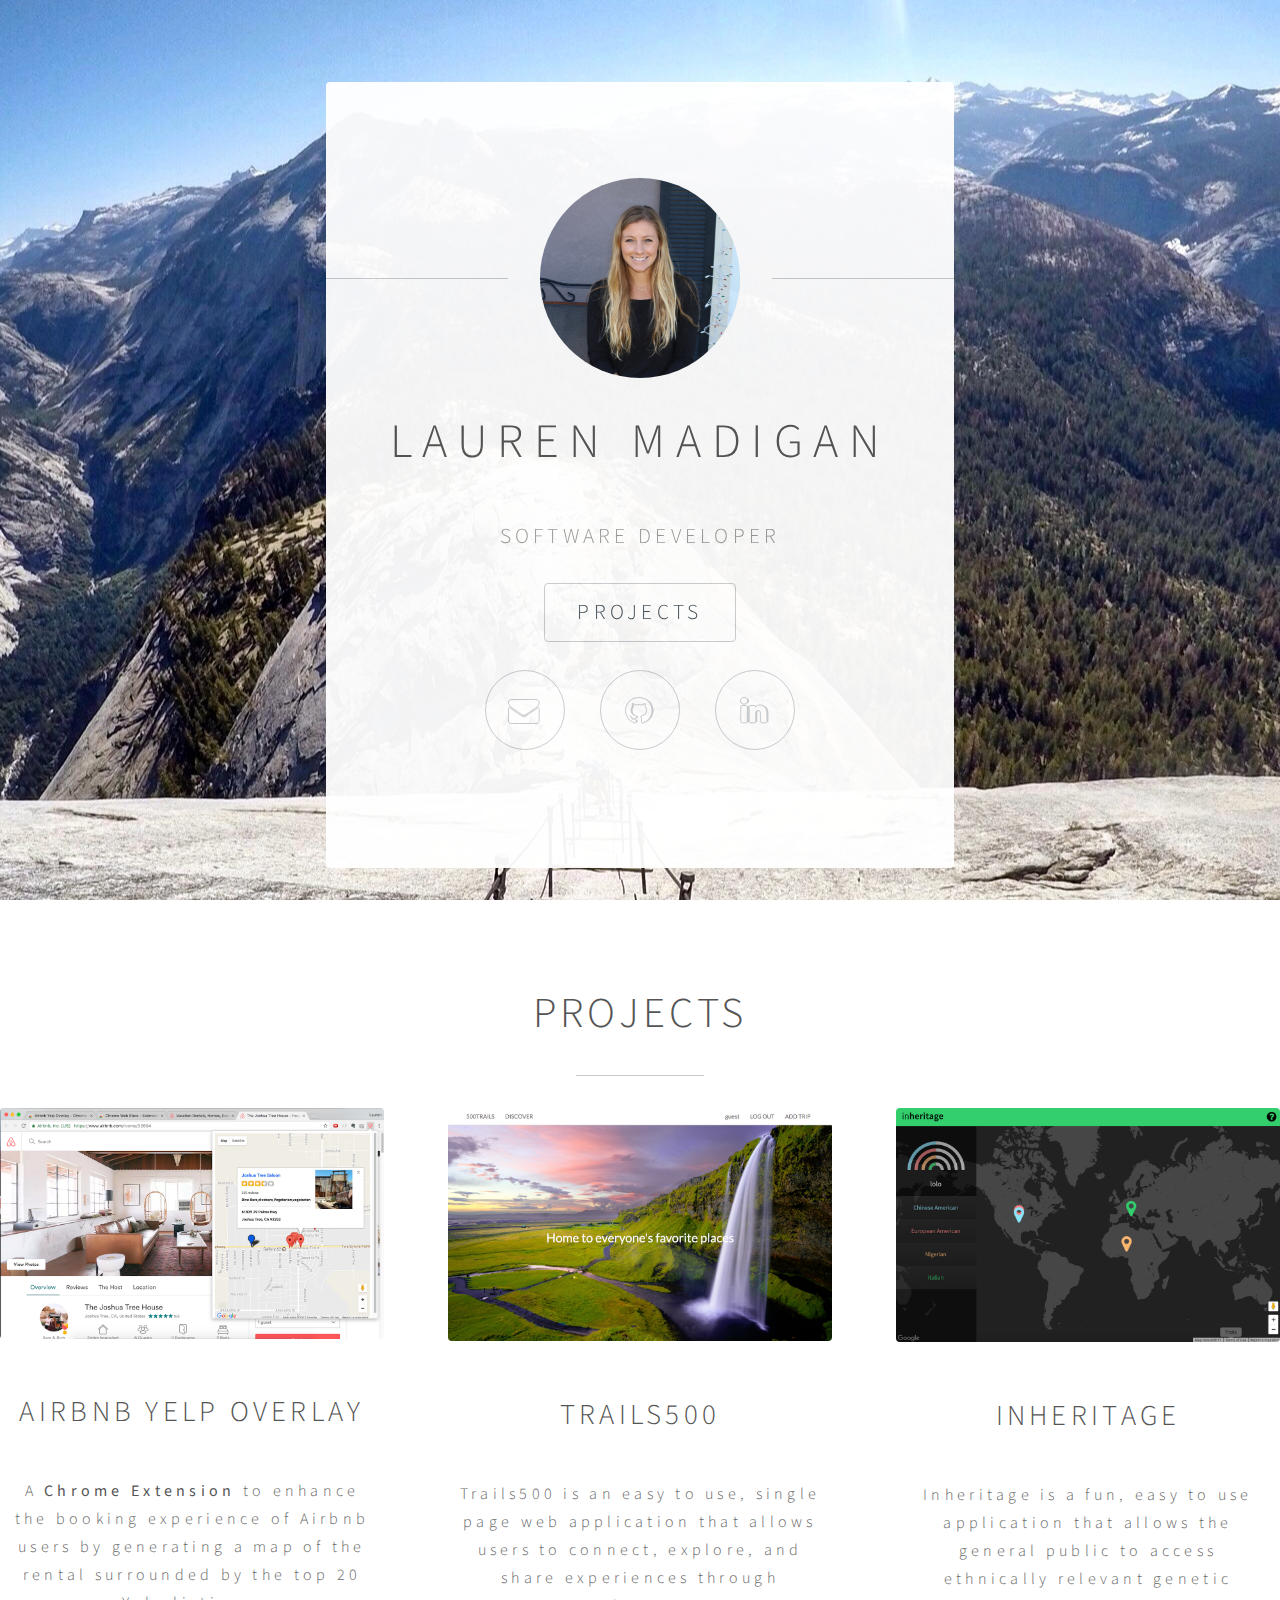
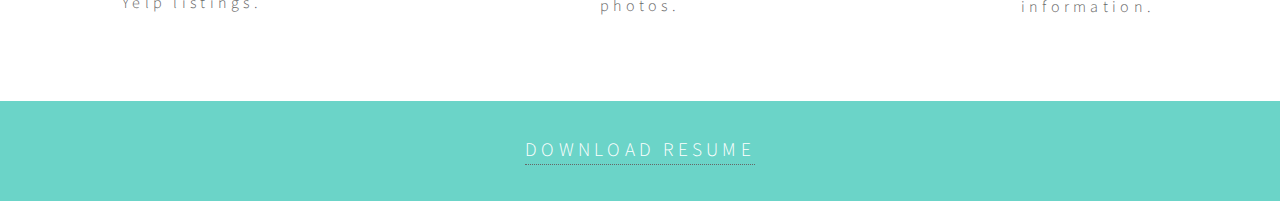
==== commit 010a303f: "linkable title and photo" ====
--- a/index.html
+++ b/index.html
@@ -51,36 +51,29 @@
 					</header>
 					<div class="row 150%">
 						<div class="4u 12u$(medium)">
-							<span class="image fit"><img src="images/joshtree.png" alt="" /></span>
+							<a href="https://lmadigan.github.io/airbnb-yelp-chrome/" target="_blank"><span class="image fit"><img src="images/joshtree.png" alt="" /></span></a>
+
 							<span class="writing">
-								<div><h3>Airbnb Yelp Overlay</h3></div>
+								<div><h3><a href="https://lmadigan.github.io/airbnb-yelp-chrome/" target="_blank" id="title">Airbnb Yelp Overlay</a></h3></div>
 								<div id="p"><p>A <strong>Chrome Extension</strong> to enhance the booking experience of Airbnb users by generating
 									a map of the rental surrounded by the top 20 Yelp listings.</p></div>
-								<ul class="actions">
-									<li><a href="https://lmadigan.github.io/airbnb-yelp-chrome/" class="button" id="button1">View Live</a></li>
-								</ul>
 							</span>
 						</div>
 						<div class="4u 12u$(medium)">
-							<span class="image fit"><img src="images/500.png" alt="" /></span>
+							<a href="http://www.trails500.global/" target="_blank"><span class="image fit"><img src="images/500.png" alt="" /></span></a>
+
 							<span class="writing">
-								<div><h3>Trails500</h3></div>
+								<div><h3><a href="http://www.trails500.global/" target="_blank" id="title">Trails500</a></h3></div>
 								<div id="p"><p>Trails500 is an easy to use, single page web application that allows users to connect, explore,
 									and share experiences through photos.</p></div>
-								<ul class="actions">
-									<li><a href="http://www.trails500.global/" class="button" id="button1">View Live</a></li>
-								</ul>
 						</span>
 						</div>
 						<div class="4u$ 12u$(medium)">
-							<span class="image fit"><img src="images/inheritage_map.png" alt="" /></span>
+							<a href="http://inheritage.herokuapp.com/" target="_blank"><span class="image fit"><img src="images/inheritage_map.png" alt="" /></span></a>
 							<span class="writing">
-								<div><h3>Inheritage</h3></div>
+								<div><h3><a href="http://inheritage.herokuapp.com/" target="_blank" id="title">Inheritage</a></h3></div>
 								<div id="p"><p>Inheritage is a fun, easy to use application that allows the general public to access ethnically
 									relevant genetic information. </p></div>
-								<ul class="actions">
-									<li><a href="http://inheritage.herokuapp.com/" class="button" id="button1">View Live</a></li>
-								</ul>
 							</span>
 						</div>
 					</div>
@@ -119,3 +112,12 @@
 </html>
 
 <!-- <a href="#" class="fa-facebook">Facebook</a> -->
+
+<!-- <span class="writing">
+	<div><h3>Airbnb Yelp Overlay</h3></div>
+	<div id="p"><p>A <strong>Chrome Extension</strong> to enhance the booking experience of Airbnb users by generating
+		a map of the rental surrounded by the top 20 Yelp listings.</p></div>
+	<ul class="actions">
+		<li><a href="https://lmadigan.github.io/airbnb-yelp-chrome/" class="button" id="button1">View Live</a></li>
+	</ul>
+</span> -->
--- a/assets/css/main.css
+++ b/assets/css/main.css
@@ -2678,6 +2678,7 @@
 
 	p {
 		margin: 0 0 2em 0;
+		line-height: 28px;
 	}
 
 	h1, h2, h3, h4, h5, h6 {
@@ -3343,7 +3344,12 @@
 	}
 
 	#p{
-		height: 280px;
+		height: 210px;
 		/*align-items: center;*/
-
-	}
+	}
+
+	#title {
+		text-decoration: none;
+		border-bottom: none;
+		padding-bottom: 25px;
+	}
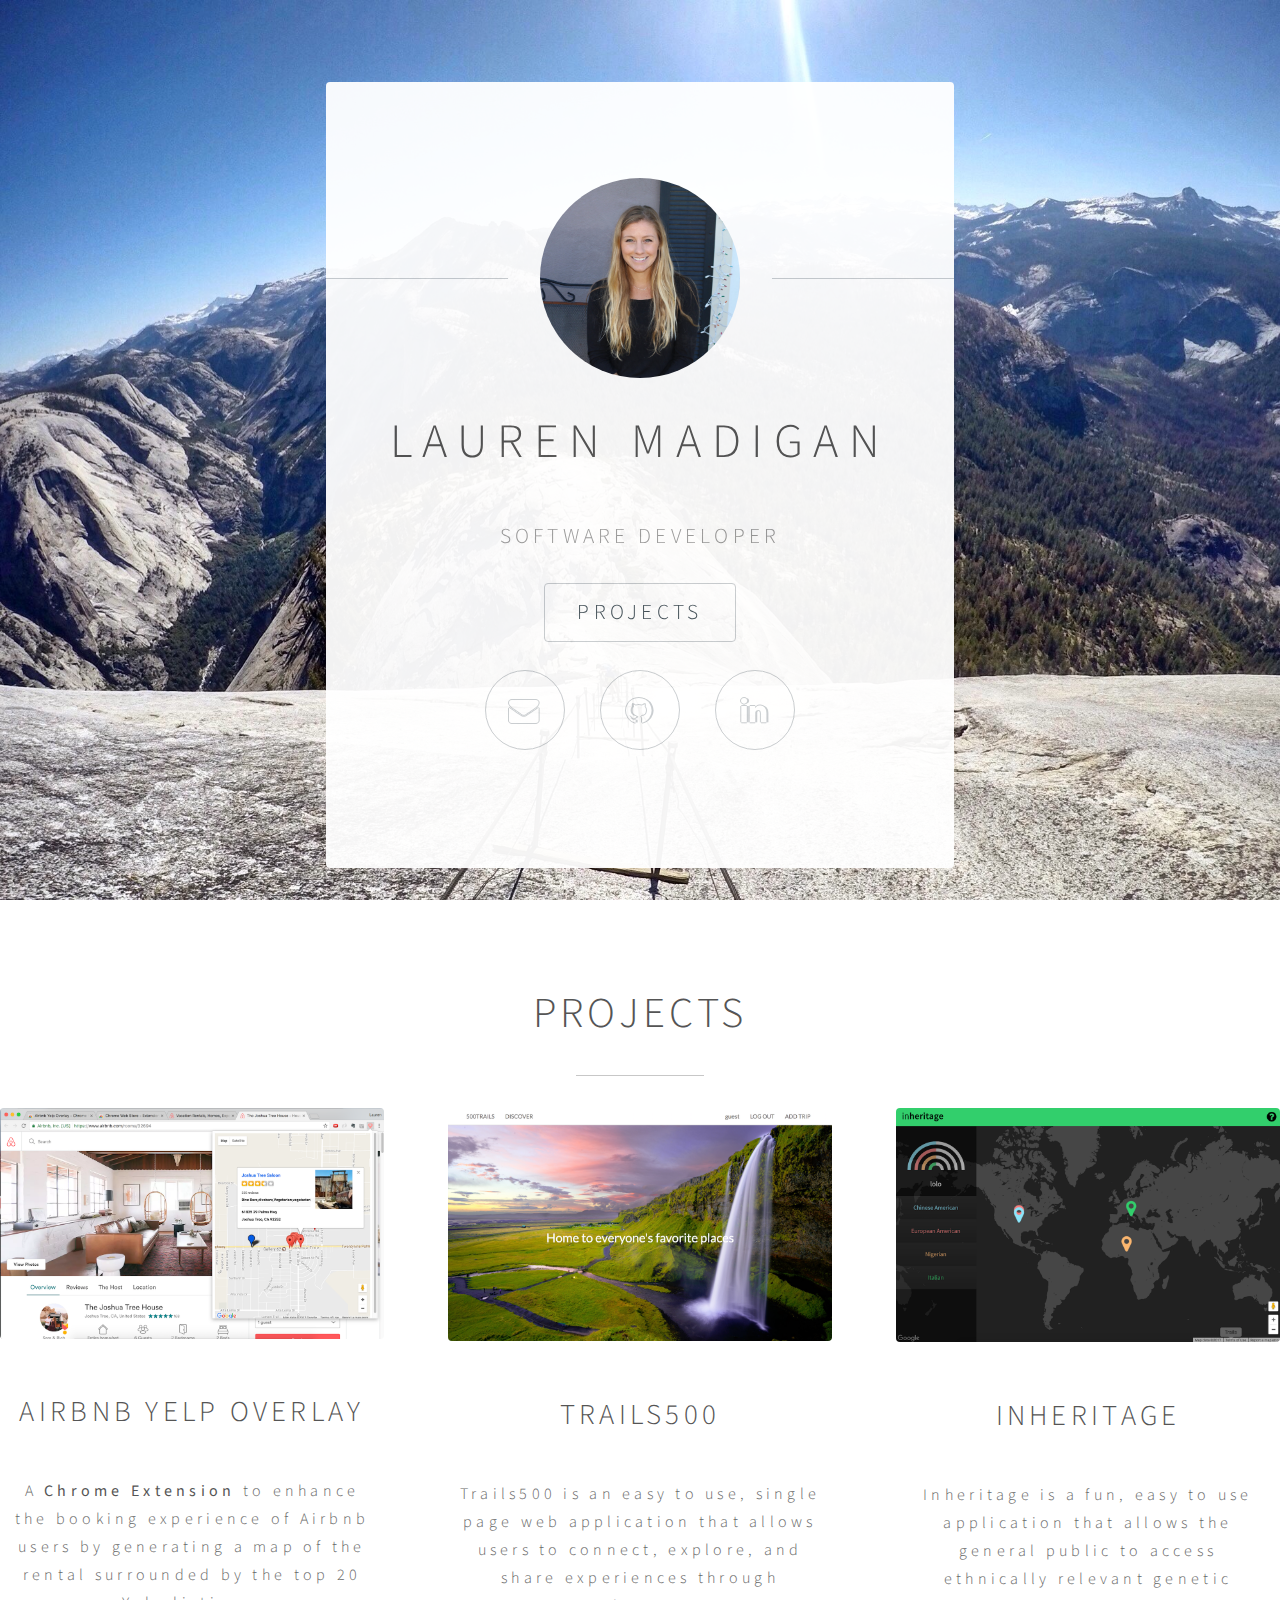
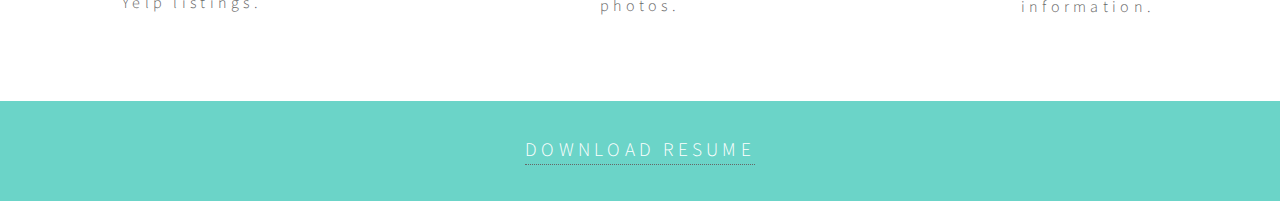
==== commit c4c0b5ab: "target=blank to oepn new tabs" ====
--- a/index.html
+++ b/index.html
@@ -36,8 +36,8 @@
 							</ul>
 							<ul class="icons">
 								<li><a href="mailto:laurenmadigan51@gmail.com" class="fa-envelope">Email</a></li>
-								<li><a href="https://github.com/lmadigan" class="fa-github">Github</a></li>
-								<li><a href="https://www.linkedin.com/in/laurenmadigan/" class="fa-linkedin">Linked In</a></li>
+								<li><a href="https://github.com/lmadigan" class="fa-github" target="_blank">Github</a></li>
+								<li><a href="https://www.linkedin.com/in/laurenmadigan/" class="fa-linkedin" target="_blank">Linked In</a></li>
 							</ul>
 						</section>
 					</section>
--- a/assets/css/main.css
+++ b/assets/css/main.css
@@ -808,6 +808,7 @@
 		min-height: 100%;
 		padding: 1.5em;
 		z-index: 2;
+		width: 100%;
 	}
 
 		#wrapper > * {
@@ -835,6 +836,8 @@
 			background-image: url("images/halfdome.jpg");
 			background-repeat: no-repeat;
 	 	background-position: center;
+		background-size: cover;
+		width: 100%;
 
 		}
 
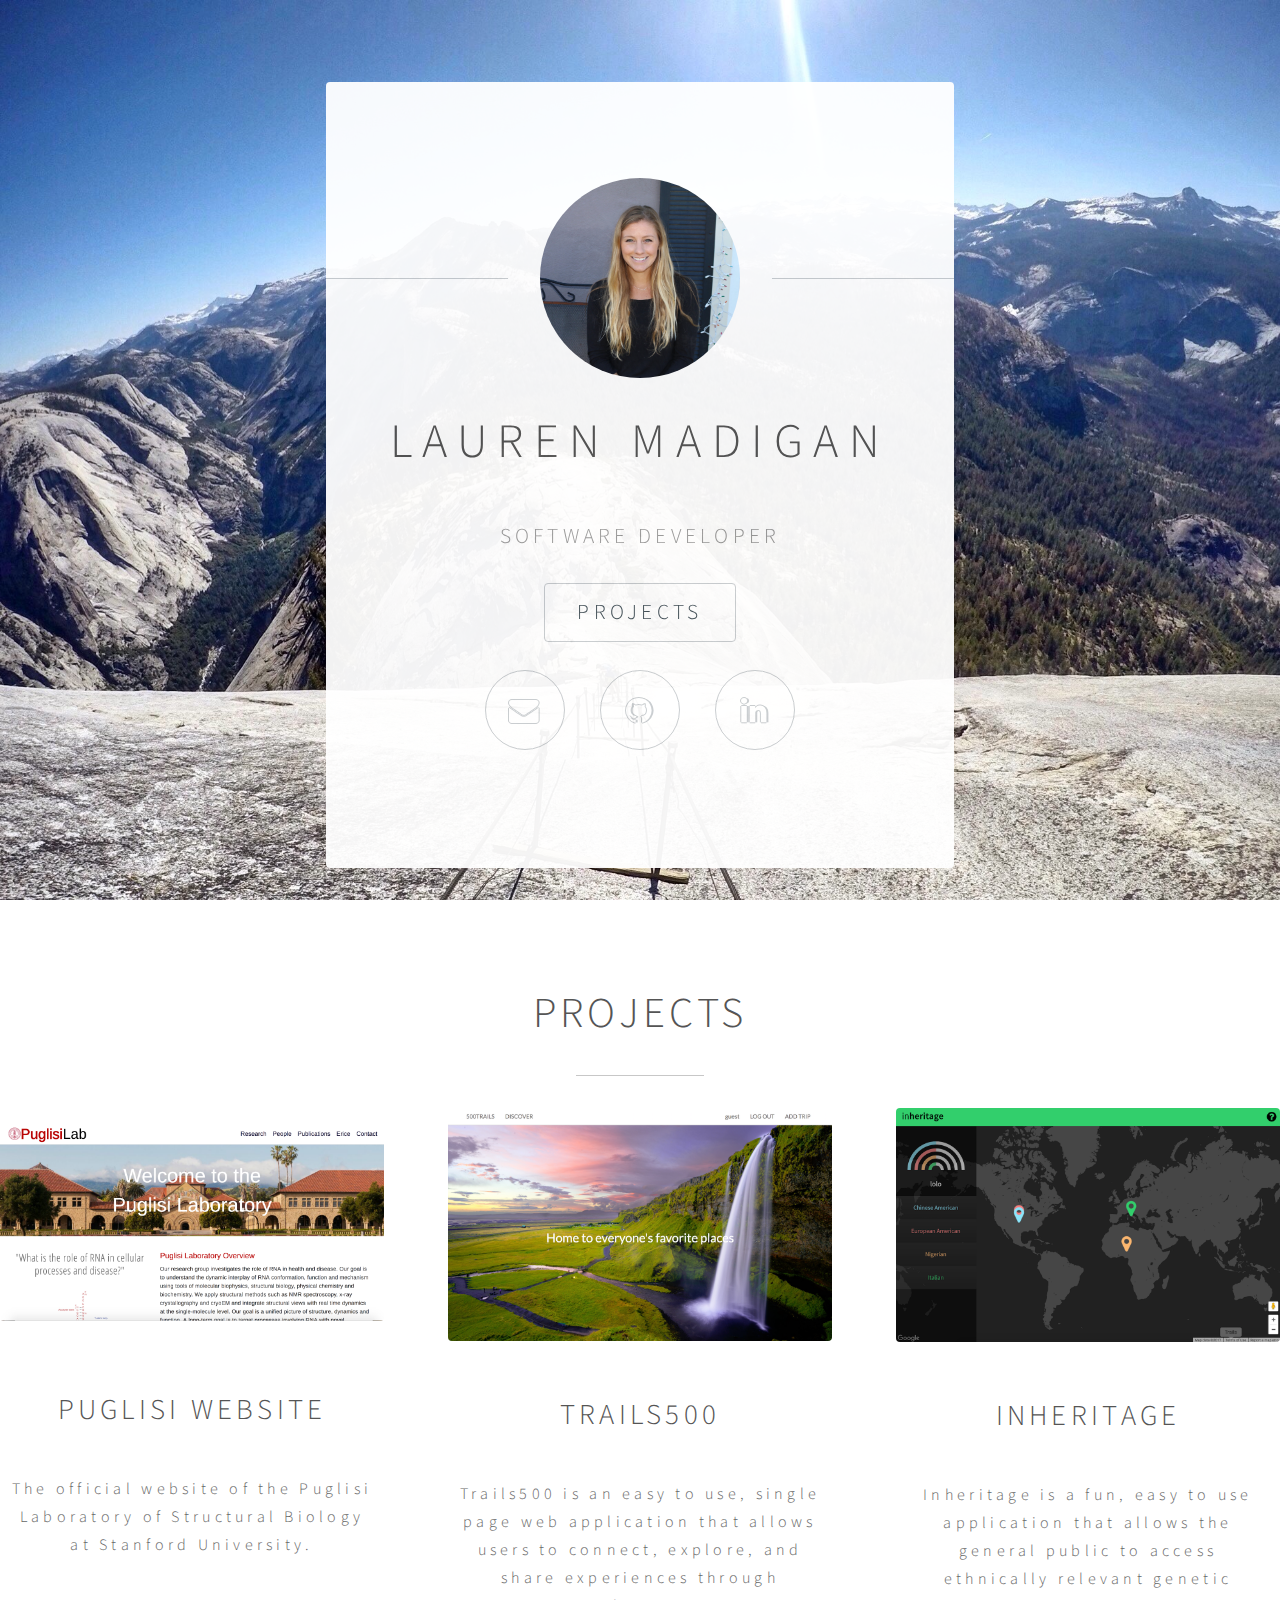
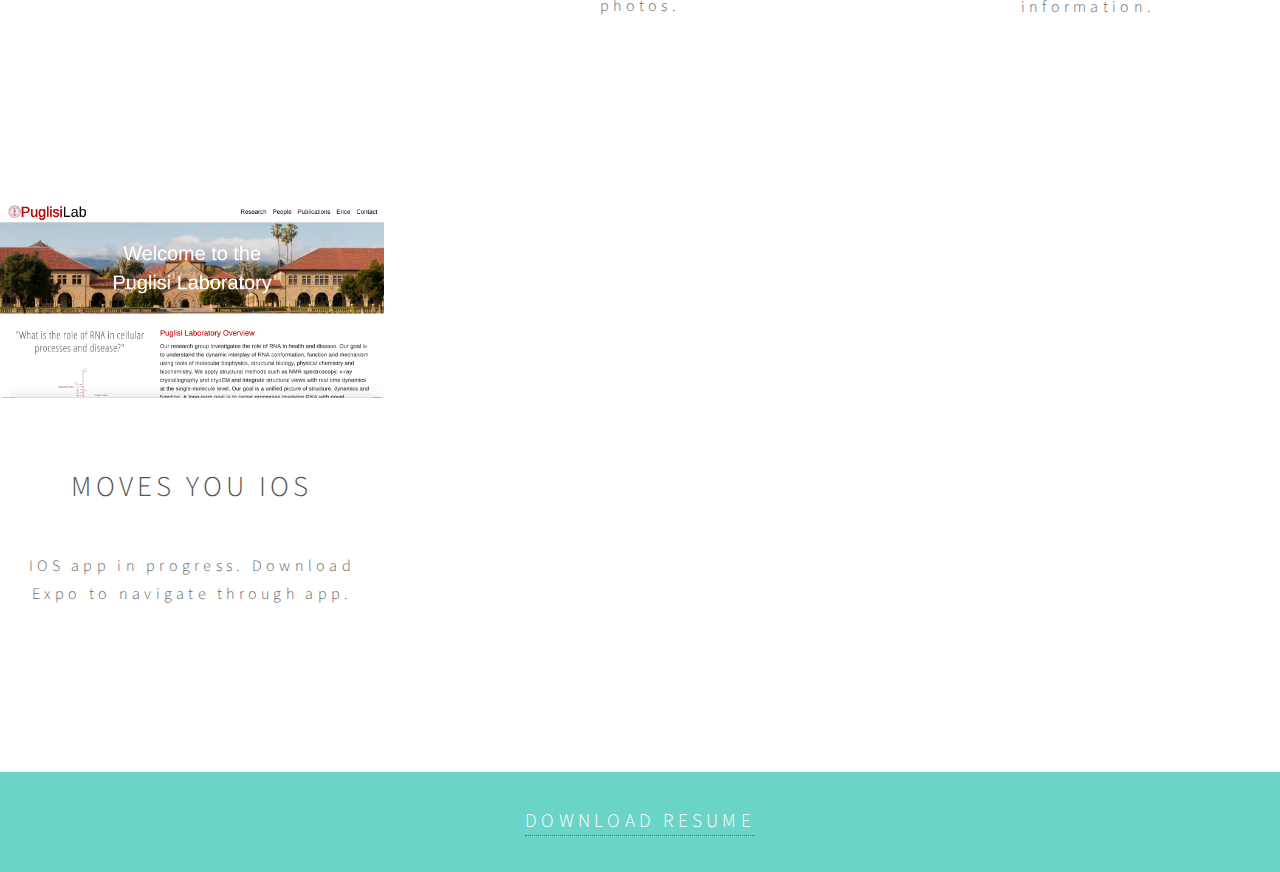
==== commit c1202a35: "added puglisi website, added space holder for movesyou" ====
--- a/index.html
+++ b/index.html
@@ -51,16 +51,15 @@
 					</header>
 					<div class="row 150%">
 						<div class="4u 12u$(medium)">
-							<a href="https://lmadigan.github.io/airbnb-yelp-chrome/" target="_blank"><span class="image fit"><img src="images/joshtree.png" alt="" /></span></a>
+							<a href="https://lmadigan.github.io/airbnb-yelp-chrome/" target="_blank"><div style="height:15px"></div><span class="image fit first"><img src="images/puglisiLaboratory.png" alt="" /><div style="height:15px"></div></span></a>
 
 							<span class="writing">
-								<div><h3><a href="https://lmadigan.github.io/airbnb-yelp-chrome/" target="_blank" id="title">Airbnb Yelp Overlay</a></h3></div>
-								<div id="p"><p>A <strong>Chrome Extension</strong> to enhance the booking experience of Airbnb users by generating
-									a map of the rental surrounded by the top 20 Yelp listings.</p></div>
+								<div><h3><a href="http://www.puglisilab.org" target="_blank" id="title">Puglisi Website</a></h3></div>
+								<div id="p"><p>The official website of the Puglisi Laboratory of Structural Biology at Stanford University.</p></div>
 							</span>
 						</div>
 						<div class="4u 12u$(medium)">
-							<a href="http://www.trails500.global/" target="_blank"><span class="image fit"><img src="images/500.png" alt="" /></span></a>
+							<a href="https://trails500.herokuapp.com" target="_blank"><span class="image fit"><img src="images/500.png" alt="" /></span></a>
 
 							<span class="writing">
 								<div><h3><a href="http://www.trails500.global/" target="_blank" id="title">Trails500</a></h3></div>
@@ -76,6 +75,22 @@
 									relevant genetic information. </p></div>
 							</span>
 						</div>
+					</div>
+				</div>
+			</section>
+			
+			<section id="three" class="main style1 special">
+				<div class="container">
+					<div class="row 150%">
+						<div class="4u 12u$(medium)">
+							<a href="" target="_blank"><div style="height:15px"></div><span class="image fit first"><img src="images/puglisiLaboratory.png" alt="" /><div style="height:15px"></div></span></a>
+
+							<span class="writing">
+								<div><h3><a href="" target="_blank" id="title">Moves You IOS</a></h3></div>
+								<div id="p"><p>IOS app in progress. Download Expo to navigate through app.</p></div>
+							</span>
+						</div>
+
 					</div>
 				</div>
 			</section>
@@ -106,18 +121,16 @@
     				scrollTop: $("#three").offset().top
 						}, 1000);
 				}
+		
+			  (function(i,s,o,g,r,a,m){i['GoogleAnalyticsObject']=r;i[r]=i[r]||function(){
+			  (i[r].q=i[r].q||[]).push(arguments)},i[r].l=1*new Date();a=s.createElement(o),
+			  m=s.getElementsByTagName(o)[0];a.async=1;a.src=g;m.parentNode.insertBefore(a,m)
+			  })(window,document,'script','https://www.google-analytics.com/analytics.js','ga');
+
+			  ga('create', 'UA-97846096-1', 'auto');
+			  ga('send', 'pageview');
+
 			</script>
 
 	</body>
 </html>
-
-<!-- <a href="#" class="fa-facebook">Facebook</a> -->
-
-<!-- <span class="writing">
-	<div><h3>Airbnb Yelp Overlay</h3></div>
-	<div id="p"><p>A <strong>Chrome Extension</strong> to enhance the booking experience of Airbnb users by generating
-		a map of the rental surrounded by the top 20 Yelp listings.</p></div>
-	<ul class="actions">
-		<li><a href="https://lmadigan.github.io/airbnb-yelp-chrome/" class="button" id="button1">View Live</a></li>
-	</ul>
-</span> -->
--- a/assets/css/main.css
+++ b/assets/css/main.css
@@ -3159,6 +3159,10 @@
 			.image.fit img {
 				width: 100%;
 			}
+			
+			.image.fit.first {
+				margin-top: 30;
+			}
 
 /* List */
 
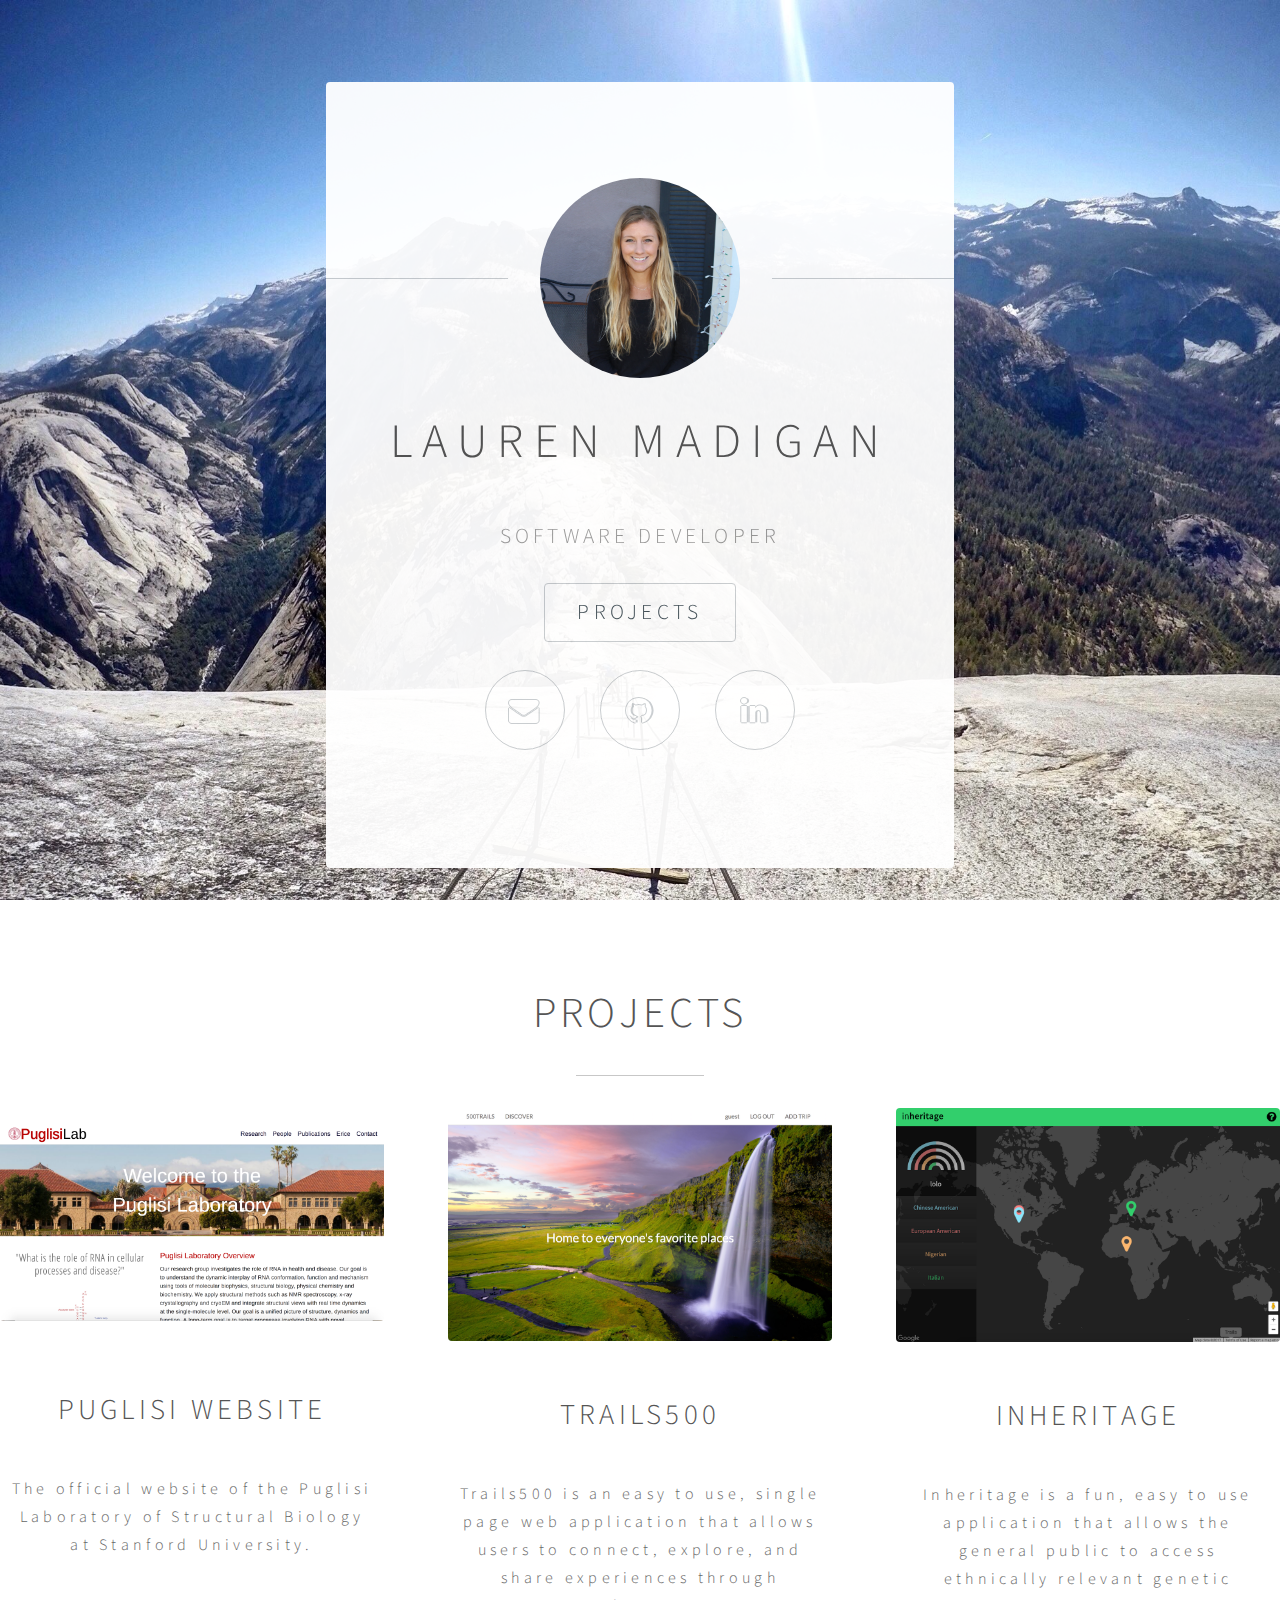
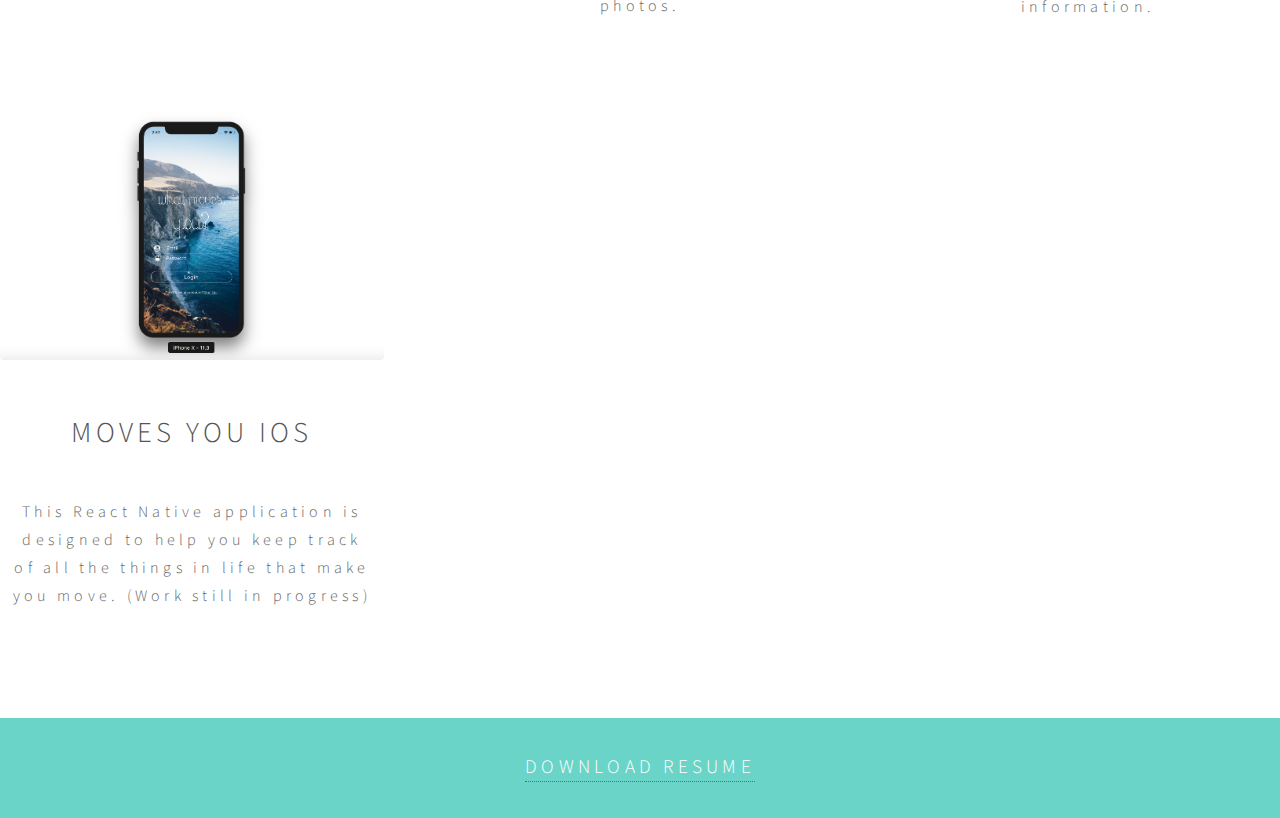
==== commit 4a638194: "link to movesYouPage" ====
--- a/index.html
+++ b/index.html
@@ -79,15 +79,16 @@
 				</div>
 			</section>
 			
-			<section id="three" class="main style1 special">
+			<section id="three" class=" tyle1 special">
 				<div class="container">
 					<div class="row 150%">
 						<div class="4u 12u$(medium)">
-							<a href="" target="_blank"><div style="height:15px"></div><span class="image fit first"><img src="images/puglisiLaboratory.png" alt="" /><div style="height:15px"></div></span></a>
+							<a href="./movesYouPage.html" target="_blank"><span class="image fit first"><img src="images/movesyou.png" /></span></a>
 
 							<span class="writing">
-								<div><h3><a href="" target="_blank" id="title">Moves You IOS</a></h3></div>
-								<div id="p"><p>IOS app in progress. Download Expo to navigate through app.</p></div>
+								<div><h3><a href="./movesYouPage.html" target="_blank" id="title">Moves You IOS</a></h3></div>
+								<div id="p"><p>This React Native application is designed to help you keep track of all
+									 the things in life that make you move. (Work still in progress)</p></div>
 							</span>
 						</div>
 
